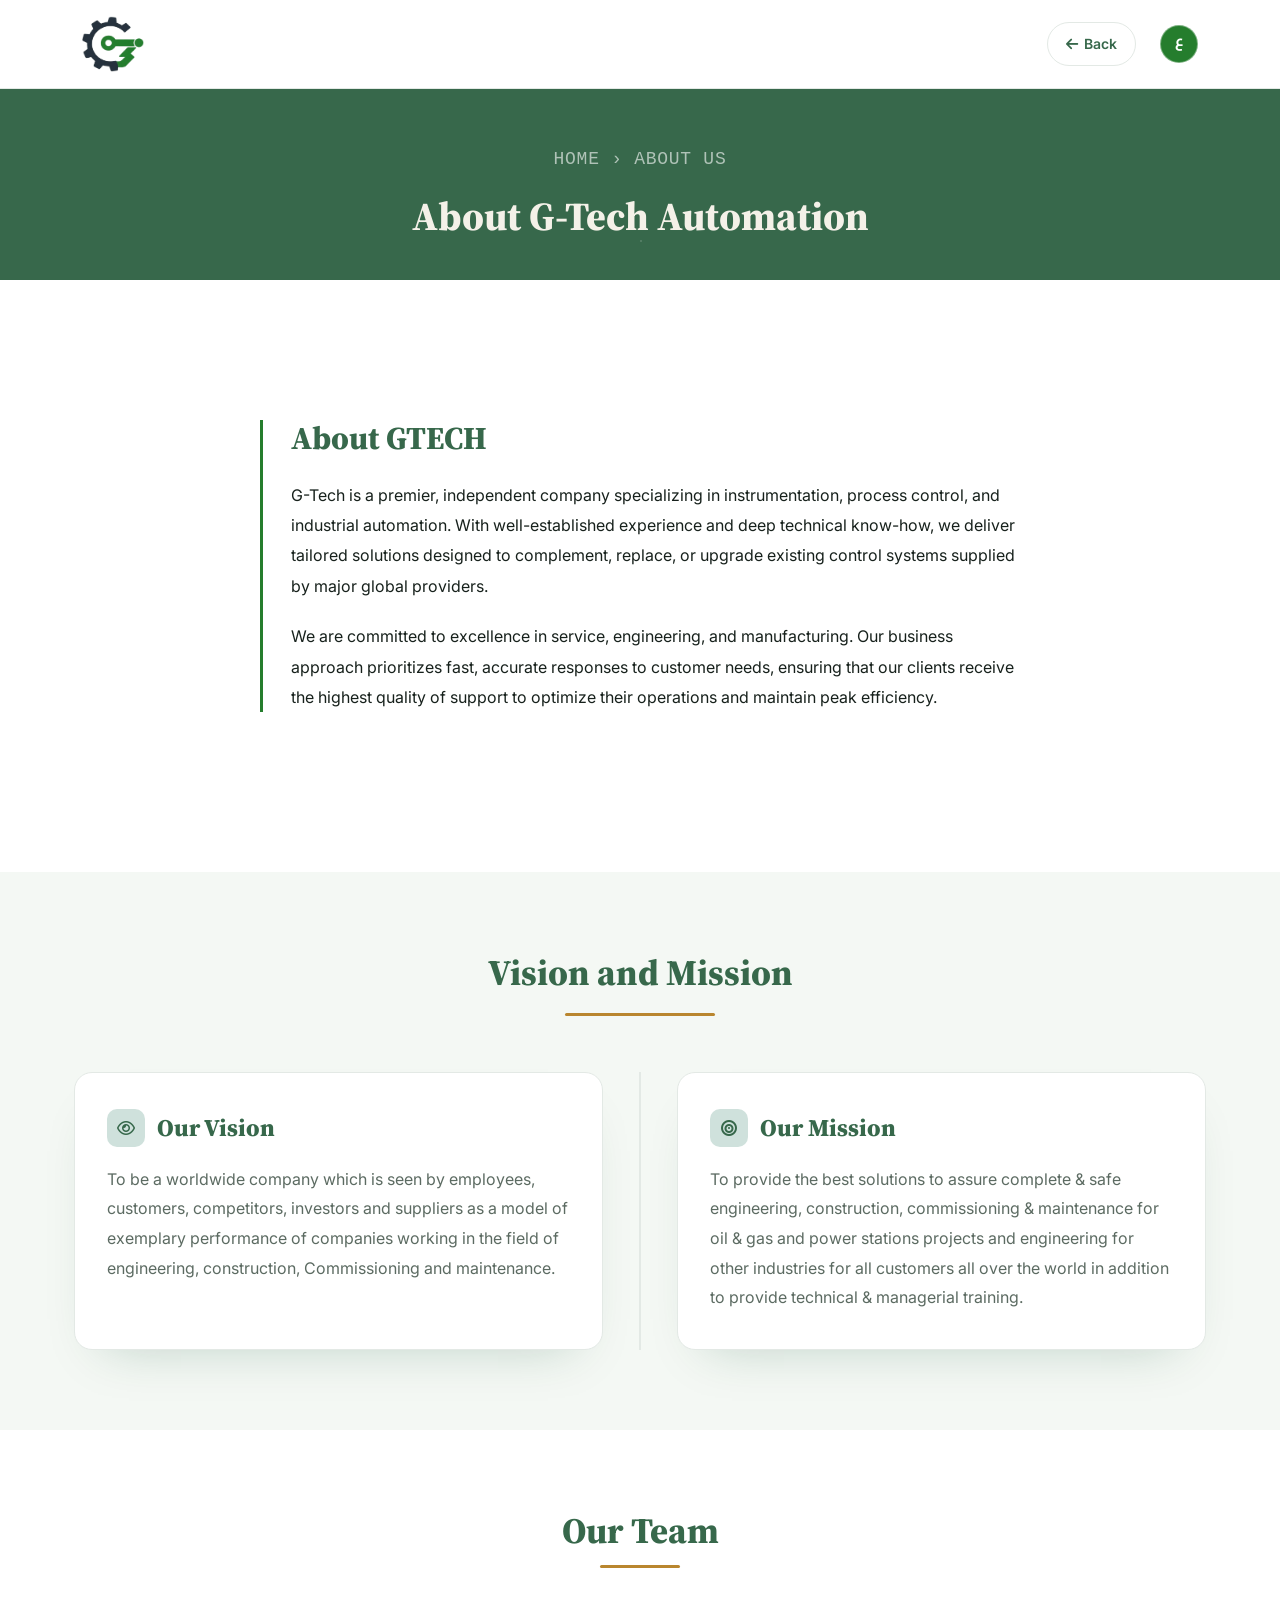
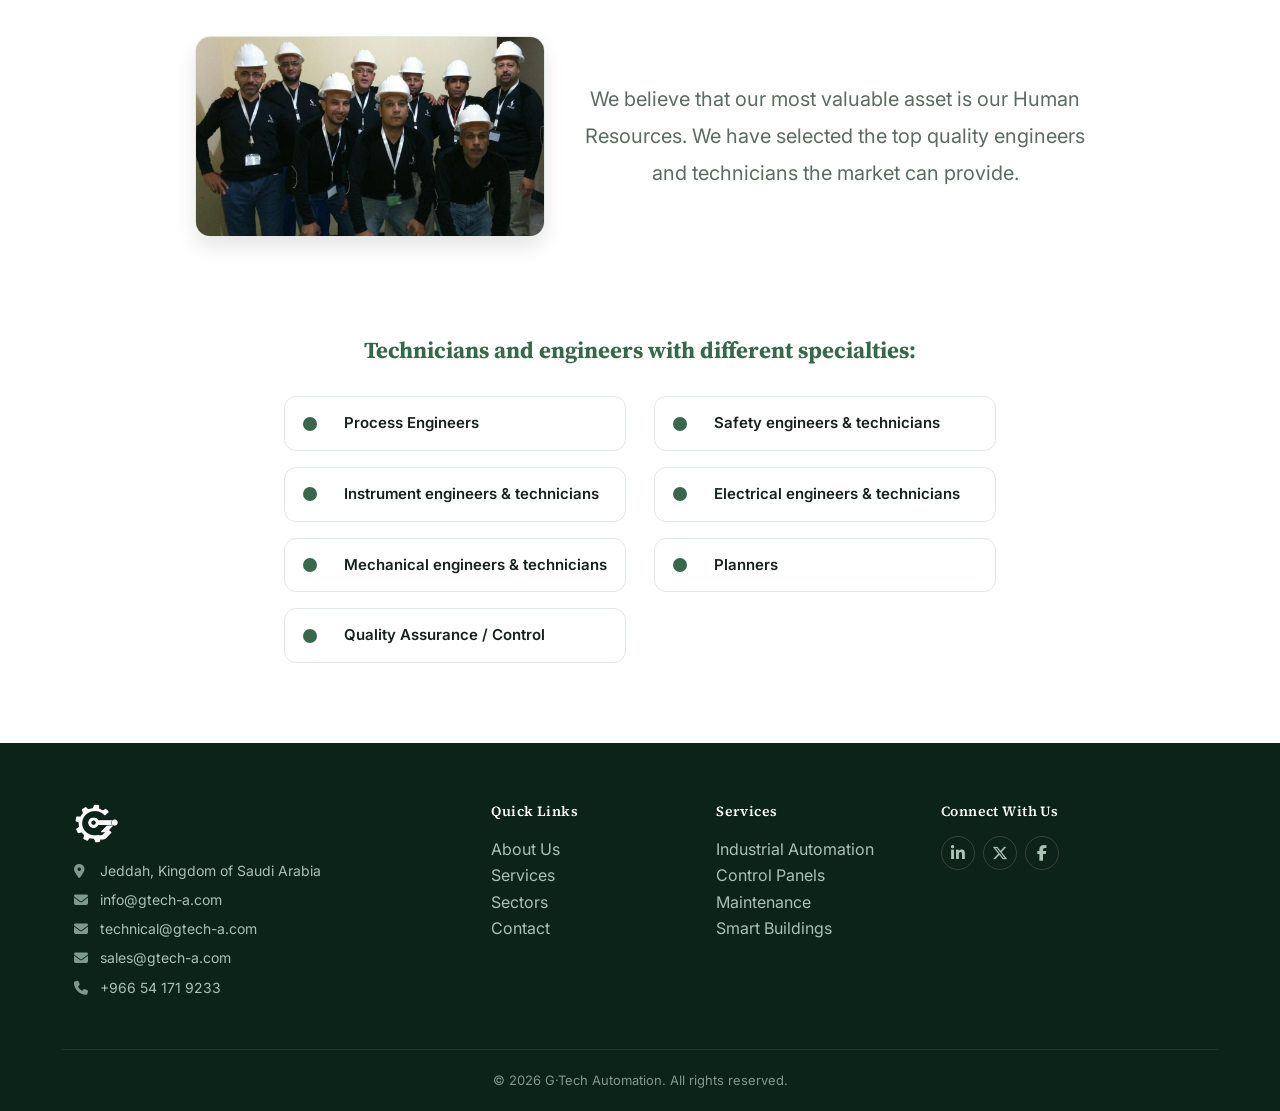
==== GTECH/about.html @ 92a779de "update about page" ====
<!DOCTYPE html>
<html lang="en" dir="ltr">

<head>
  <meta charset="UTF-8">
  <meta name="viewport" content="width=device-width, initial-scale=1.0">
  <title>About</title>
  <link rel="preconnect" href="https://fonts.googleapis.com">
  <link
    href="https://fonts.googleapis.com/css2?family=Cairo:wght@400;600;700;800&family=JetBrains+Mono:wght@500;700&display=swap"
    rel="stylesheet">
  <link rel="stylesheet"
    href="https://fonts.googleapis.com/css2?family=Material+Symbols+Outlined:opsz,wght,FILL,GRAD@24,400,0,0" />
  <link rel="stylesheet" href="https://cdnjs.cloudflare.com/ajax/libs/font-awesome/6.4.0/css/all.min.css">
  <link rel="preconnect" href="https://fonts.gstatic.com" crossorigin>
  <link
    href="https://fonts.googleapis.com/css2?family=Source+Serif+4:opsz,wght@8..60,500;8..60,600;8..60,700&family=Inter:wght@400;500;600;700&display=swap"
    rel="stylesheet">
  <link href="https://fonts.googleapis.com/css2?family=Cairo:wght@500;600;700&display=swap" rel="stylesheet">

  <!-- Bootstrap 5 -->
  <link rel="stylesheet" href="https://cdnjs.cloudflare.com/ajax/libs/bootstrap/5.3.3/css/bootstrap.min.css"
    id="bootstrapCss">

  <!-- Font Awesome -->
  <link rel="stylesheet" href="https://cdnjs.cloudflare.com/ajax/libs/font-awesome/6.5.2/css/all.min.css">
  <link rel="stylesheet" href="aboutStyle.css">
  <link rel="stylesheet" href="style.css">

</head>

<body>

<header class="simple-header">
  <div class="container simple-header__inner">
    <a href="index.html" class="brand">
      <img src="img/logo-g.png" alt="GTECH logo">
    </a>

    <div class="simple-header__right">
      <a href="index.html" class="back-btn">
        <i class="fa-solid fa-arrow-left"></i>
        <span data-i18n="back">رجوع</span>
      </a>
      <button id="langToggle" type="button" class="lang-toggle">E</button>
    </div>
  </div>
</header>

  <div class="page-banner">
    <div class="crumbs" data-i18n="crumbs_about">الرئيسية &rsaquo; من نحن</div>

    <div class="container">
      <h1 data-i18n="about_head">About Us</h1>
    </div>
  </div>
  <section style="background:#fff;" class="about-overview">
    <div class="container">
      <div class="about">
        <div class="about-text">
          <h2 data-i18n="About"> من نحن؟</h2>
          <p data-i18n="about_desc"></p>
          <p data-i18n="about_desc2"></p>
        </div>
      </div>
    </div>
  </section>

  <section class="v-section">
    <div class="container">
      <div class="section-header" style="text-align: center;">
        <h2 class="main-heading" data-i18n="vision_mission">Vision and Mission</h2>
      </div>

      <div class="vision-mission-card">
        <div class="box">
          <h2 style="color: var(--green-dark);">
            <i class="far fa-eye"></i>
            <span data-i18n="vision_title">Vision</span>

          </h2>
          <p data-i18n="vision_text">
          </p>
        </div>
        <div class="divider"></div>
        <div class="box">
          <h2 style="color: var(--green-dark);">
            <i class="fas fa-bullseye"></i>
            <span data-i18n="mission_title">Mission</span>

          </h2>
          <p data-i18n="mission_text">
          </p>
        </div>
      </div>
    </div>
    </div>
  </section>

  <section style="background:#fff;">
    <div class="container">

<h1 data-i18n="our_team" class="team-title" style="text-align: center;">Our Team</h1>

      <div class="team-content">
        <div class="team-image">
          <img src="img\gtech-engineers.png" alt="Team Photo">
        </div>
        <div class="team-text" style="font-size: 20px;">
          <p data-i18n="our_desc">
          </p>
        </div>
      </div>
      <div class="specialties-area" style="text-align: center;">
        <h2 data-i18n="specialties">Technicians and engineers with different specialties:</h2>
        <ul class="specialties-list">
          <li><span class="dot"></span> <span data-i18n="specialties1_desc">Process Engineers</span></li>
          <li><span class="dot"></span> <span data-i18n="specialties2_desc">Safety engineers &amp; technicians</span>
          </li>
          <li><span class="dot"></span> <span data-i18n="specialties3_desc">Instrument engineers &amp;
              technicians</span></li>
          <li><span class="dot"></span> <span data-i18n="specialties4_desc">Electrical engineers &amp;
              technicians</span></li>
          <li><span class="dot"></span> <span data-i18n="specialties5_desc">Mechanical engineers &amp;
              technicians</span></li>
          <li><span class="dot"></span> <span data-i18n="specialties6_desc">Planners</span></li>
          <li><span class="dot"></span> <span data-i18n="specialties7_desc">Quality Assurance / Control</span></li>
        </ul>
      </div>
    </div>
  </section>

  <!-- ============ FOOTER ============ -->
  <footer class="site-footer">
    <div class="container">
      <!-- تم تغيير text-center إلى text-start ليصبح كل شيء محاذياً للطرف بشكل مرتب تلقائياً حسب اللغة -->
      <div class="row footer__grid g-4 text-start justify-content-between">

        <div class="col-lg-4 col-md-6 footer__col footer__col--brand">
          <a href="#top">
            <img src="img/logo.png" id="logoImg" alt="G·Tech Automation Logo"
              style="height: 50px; padding-bottom: 10px;">
          </a>
          <p><i class="fa-solid fa-location-dot"></i> <span data-i18n="footer_address">Jada 30, Makkah, Kingdom of Saudi
              Arabia</span></p>
          <p><i class="fa-solid fa-envelope"></i> <a href="mailto:info@gtech-a.com">info@gtech-a.com</a></p>
          <p><i class="fa-solid fa-envelope"></i> <a href="mailto:technical@gtech-a.com">technical@gtech-a.com</a></p>
          <p><i class="fa-solid fa-envelope"></i> <a href="mailto:sales@gtech-a.com">sales@gtech-a.com</a></p>
          <p><i class="fa-solid fa-phone"></i> <a href="tel:+966541719233"
              style="direction: ltr !important; display: inline-block;">+966 54 171 9233</a></p>
        </div>

        <div class="col-lg-2 col-md-6 footer__col">
          <h4 data-i18n="footer_quicklinks_title">Quick Links</h4>
          <ul class="list-unstyled">
            <li><a href="#about" data-i18n="footer_about">About Us</a></li>
            <li><a href="#services" data-i18n="footer_services">Services</a></li>
            <li><a href="#sectors" data-i18n="footer_sectors">Sectors</a></li>
            <li><a href="#contact" data-i18n="footer_contact">Contact</a></li>
          </ul>
        </div>

        <div class="col-lg-2 col-md-6 footer__col">
          <h4 data-i18n="footer_services_title">Services</h4>
          <ul class="list-unstyled">
            <li><a href="#services" data-i18n="footer_serv1">Industrial Automation</a></li>
            <li><a href="#services" data-i18n="footer_serv2">Control Panels</a></li>
            <li><a href="#services" data-i18n="footer_serv3">Maintenance</a></li>
            <li><a href="#services" data-i18n="footer_serv4">Smart Buildings</a></li>
          </ul>
        </div>

        <div class="col-lg-3 col-md-6 footer__col footer__social-block">
          <h4 data-i18n="footer_social_title">Social Media</h4>
          <!-- تم تغيير justify-content-center إلى d-flex لتبدأ الأيقونات من الطرف أيضاً -->
          <div class="footer__social d-flex gap-2">
            <a href="https://www.linkedin.com/in/g-tech-902535407" target="_blank" rel="noopener"
              aria-label="LinkedIn"><i class="fa-brands fa-linkedin-in"></i></a>
            <a href="https://x.com/GTechIndus" target="_blank" rel="noopener" aria-label="X"><i
                class="fa-brands fa-x-twitter"></i></a>
            <a href="https://www.facebook.com/profile.php?id=61589156886063" target="_blank" rel="noopener"
              aria-label="Facebook"><i class="fa-brands fa-facebook-f"></i></a>
          </div>
        </div>

      </div>
    </div>

    <div class="container footer__bottom text-center">
      <p>© <span id="year"></span> <span data-i18n="footer_copyright">G·Tech Automation. All rights reserved.</span></p>
    </div>
  </footer>

  <!-- Bootstrap JS bundle (includes Popper, powers the navbar collapse) -->
  <script src="https://cdnjs.cloudflare.com/ajax/libs/bootstrap/5.3.3/js/bootstrap.bundle.min.js"></script>
  <!-- Custom JS -->
  <script src="script.js"></script>
  <script src="i18n.js"></script>
</body>

</html>
---- GTECH/aboutStyle.css ----
:root {
  --primary: #257D2D;
  --primary-dark: #37684B;
  --primary-tint: #F4F8F4;
  --accent-blue: #3D6E93;
  --accent-blue-tint: #DCE7EE;
  --ink: #17211C;
  --muted: #5C6B62;
  --bg: #FFFFFF;
  --bg-soft: #F7FAF8;
  --border: #E3E9E5;

  --green-dark: var(--primary-dark);
  --green: var(--primary);
  --green-tint: var(--primary-tint);
  --line: var(--border);
  --amber: #B9862F;
}
* {
  box-sizing: border-box;
}

body {
  margin: 0;
  font-family: 'Cairo', sans-serif;
  background: var(--bg);
  color: var(--ink);
}

.container {
  max-width: 1080px;
  margin: 0 auto;
  padding-inline: 24px;
}

h1,
h2 {
  margin: 0;
}

/* =========================================================
   PAGE BANNER — blueprint grid backdrop
   ========================================================= */
.page-banner {
  position: relative;
  background: var(--green-dark);
  padding: 56px 0 40px;
  overflow: hidden;
  color: #fff;
  text-align: center;
}

.page-banner::after {
  content: "";
  position: absolute;
  border: 1px dashed rgba(255, 255, 255, 0.18);
  border-radius: 50%;
}

.crumbs {
  position: relative;
  font-family: 'IBM Plex Mono', monospace;
  font-size: 18px;
  letter-spacing: .04em;
  color: rgba(255, 255, 255, 0.6);
  text-transform: uppercase;
  margin-bottom: 18px;
  padding-inline: 24px;
  max-width: 1080px;
  margin-inline: auto;
}

.page-banner h1 {
  position: relative;
  font-size: 40px;
  font-weight: 800;
  color: #F4F1E8;
}

/* =========================================================
   Header
   ========================================================= */
.simple-header {
  background: #fff;
  border-bottom: 1px solid var(--border);
  padding: 16px 0;
}

.simple-header__inner{
  display:flex;
  align-items:center;
  justify-content:space-between;
  gap:16px;
}

.simple-header .brand{
  flex-shrink:0;
}

.simple-header__right{
  display:flex;
  align-items:center;
  gap:14px;
}


.simple-header .container{
  padding-inline:32px;}

.simple-header .brand img {
  height: 56px;
  display: block;
}

.back-btn {
  display: inline-flex;
  align-items: center;
  gap: 6px;
  color: var(--primary-dark);
  font-weight: 600;
  font-size: 14px;
  text-decoration: none;
  padding: 9px 18px;
  border: 1px solid var(--border);
  border-radius: 999px;
  transition: background .2s ease, border-color .2s ease;
}

.back-btn:hover {
  background: var(--primary-tint);
  border-color: var(--primary);
}

.back-btn i {
  font-size: 14px;
}

/* =========================================================
   ABOUT OVERVIEW
   ========================================================= */
.about-overview {
  padding: 50px 0;
}

.about-text {
  max-width: 760px;
  margin: 0 auto;
  position: relative;
  padding-inline-start: 28px;
  border-inline-start: 3px solid var(--green);
}

.about-text h2 {
  font-size: clamp(24px, 3vw, 32px);
  font-weight: 800;
  color: var(--green-dark);
  margin-bottom: 22px;
}

.about-text hr {
  display: none;
}

.about-text p {
  font-size: 16px;
  line-height: 1.9;
  margin-bottom: 20px;
}

/* =========================================================
    VISION / MISSION
   ========================================================= */
.v-section {
  padding: 80px 0;
  background-color: #F4F8F4;
  position: relative;
}

.section-header {
  margin-bottom: 56px;
}

.section-header .main-heading {
  font-size: clamp(26px, 3.2vw, 36px);
  font-weight: 800;
  color: var(--green-dark);
}

.section-header hr {
  display: none;
}

.section-header::after {
  content: "";
  display: block;
  width: 150px;
  height: 3px;
  background: var(--amber);
  margin: 18px auto 0;
  border-radius: 2px;
}

.vision-mission-card {
  display: grid;
  grid-template-columns: 1fr auto 1fr;
  gap: 36px;
  align-items: stretch;
}

@media (max-width:820px) {
  .vision-mission-card {
    grid-template-columns: 1fr;
  }

  .divider {
    width: 100%;
    height: 1px;
  }
}

.box {
  background: #fff;
  border: 1px solid var(--line);
  border-radius: 18px;
  padding: 36px 32px;
  position: relative;
  box-shadow: 0 24px 50px -30px rgba(10, 77, 48, 0.25);
}

.box h2 {
  display: flex;
  align-items: center;
  gap: 12px;
  font-size: 24px;
  font-weight: 800;
  margin-bottom: 18px;
}

.box h2 i {
  width: 38px;
  height: 38px;
  border-radius: 10px;
  background: var(--green-tint);
  display: inline-flex;
  align-items: center;
  justify-content: center;
  font-size: 16px;
}

.box p {
  color: var(--muted);
  font-size: 16px;
  line-height: 1.85;
  margin: 0;
}

.divider {
  width: 2px;
  background: var(--line);
  position: relative;
}

/* =========================================================
   TEAM
   ========================================================= */
section:has(.team-content) {
 padding:80px 0;
  text-align:center;}

.team-title {
  position: relative;
  display: inline-block;
  padding-bottom: 16px;
margin:0 auto 20px;
}

.team-title::after {
  content: "";
  position: absolute;
  bottom: 0;
  left: 50%;
  transform: translateX(-50%);
  width: 80px;
  height: 3px;
  background: var(--amber);
  border-radius: 2px;
}

h1[data-i18n="our_team"] {
  text-align: center;
  font-size: clamp(26px, 3.2vw, 36px);
  font-weight: 800;
  color: var(--green-dark);
}

h1[data-i18n="our_team"]+hr {
  display: none;
}

.team-content {
  display: grid;
  grid-template-columns: 1fr 1fr;
  gap: 48px;
  align-items: center;
  margin: 48px 0 100px;
}

@media (max-width:820px) {
  .team-content {
    grid-template-columns: 1fr;
  }
}

.team-image {
  position: relative;
}

.team-image img {
  border-radius: 16px;
  border: 1px solid var(--line);
  box-shadow: 0 24px 50px -24px rgba(10, 77, 48, 0.3);
  width: 100%;
}

.team-text p {
  color: var(--muted);
  line-height: 1.85;
}

.specialties-area h2 {
  text-align: center;
  font-size: clamp(19px, 2.2vw, 23px);
  color: var(--green-dark);
  font-weight: 700;
  margin-bottom: 32px;
}

.specialties-list {
  list-style: none;
  margin: 0 auto;
  padding: 0;
  max-width: 720px;
  display: grid;
  grid-template-columns: 1fr 1fr;
  gap: 16px 28px;
}

@media (max-width:576px) {
  .specialties-list {
    grid-template-columns: 1fr;
  }
}

.specialties-list li {
  display: flex;
  align-items: center;
  gap: 12px;
  background: #fff;
  border: 1px solid var(--line);
  border-radius: 12px;
  padding: 14px 18px;
  font-size: 15px;
  font-weight: 600;
  color: var(--ink);
}

.specialties-list li .dot {
  width: 9px;
  height: 9px;
  border-radius: 50%;
  background: var(--amber);
  flex: 0 0 auto;
}
---- GTECH/style.css ----
/* =========================================================
   G·TECH AUTOMATION — Custom Stylesheet
   Built on top of Bootstrap 5 (grid, navbar, utilities)
   ========================================================= */

:root{
  /* ---- color tokens ---- */
  --primary:      #257D2D;
  --primary-dark: #37684B;
  --primary-tint: #cfe1dc;
  --accent-blue: #3D6E93;
  --accent-blue-tint: #DCE7EE;
  --ink:          #17211C;
  --muted:        #5C6B62;
  --bg:           #FFFFFF;
  --bg-soft:      #F7FAF8;
  --border:       #E3E9E5;

  /* ---- type tokens ---- */
  --font-display: 'Source Serif 4', Georgia, serif;
  --font-body:    'Inter', sans-serif;

  --radius: 10px;
}

body{
  background:var(--bg);
  color:var(--ink);
  font-family:var(--font-body);
  line-height:1.65;
  -webkit-font-smoothing:antialiased;
}
a{ color:inherit; text-decoration:none; }
h1,h2,h3,h4{
  font-family:var(--font-display);
  line-height:1.18;
  margin:0;
  font-weight:600;
  color:var(--ink);
}
p{ margin:0; }

/* keep container width consistent with the original design at large sizes */
@media (min-width:1200px){
  .container{ max-width:1180px; }
}

a:focus-visible, button:focus-visible, input:focus-visible{
  outline:2px solid var(--primary);
  outline-offset:3px;
}

@media (prefers-reduced-motion: reduce){
  *{ animation-duration:0.001ms !important; animation-iteration-count:1 !important; transition-duration:0.001ms !important; }
}

section[id]{
  scroll-margin-top: 100px;
}

/* ---------- shared labels ---------- */
.eyebrow{
  font-size:23px;
  font-weight:600;
  letter-spacing:0.08em;
  text-transform:uppercase;
  color:var(--accent-blue-tint);
  margin-bottom:14px;
  display:block;
}
.eyebrow--dark{ color:var(--primary); }

/* =========================================================
   TOPBAR
   ========================================================= */
.topbar{
  background:var(--primary-dark);
  color:#CFE3D6;
  font-size:13px;
  position:fixed; top:0; left:0; right:0; z-index:1040; --topbar-h:42px; }
.topbar__row{
  min-height:var(--topbar-h);
  display:flex;
  align-items:center;
  justify-content:space-between;
  padding-block:8px;
  gap:16px;
  flex-wrap:wrap;
}
.topbar__contact{ display:flex; gap:20px; }
.topbar__contact a i{ margin-inline-end:6px; }
.topbar__contact a:hover{ color:#fff; }
.topbar__meta{ display:flex; gap:10px; opacity:.85; }
.topbar__meta i{ margin-inline-end:6px; }
.topbar__meta .dot{ opacity:.6; }

/* =========================================================
   HEADER / NAVBAR
   ========================================================= */
.site-header{
  background:rgba(255,255,255,0.06);
  backdrop-filter:blur(3px);
  border-bottom:1px solid transparent;
  position:fixed;
  top:var(--topbar-h, 42px);
  left:0; right:0;
  z-index:1030;
  transition:background-color .3s ease, box-shadow .3s ease, border-color .3s ease;
}
.site-header .logo, .site-header .logo__word{ color:#fff; }
.site-header .logo__word em{ color:#CFE9DA; }
.site-header .logo__mark{ background:rgba(255,255,255,0.18); color:#fff; }
.site-header .nav .nav-link{ color:rgba(255,255,255,0.85); }
.site-header .nav .nav-link:hover, .site-header .nav .nav-link.active{ color:#fff; border-color:#fff; }
.site-header .navbar-toggler-icon{ filter:invert(1); }
.site-header .btn--nav.btn--primary{ background:rgba(255,255,255,0.14); border:1px solid rgba(255,255,255,0.55); color:#fff; }
.site-header .btn--nav.btn--primary:hover{ background:rgba(255,255,255,0.24); }

.site-header.is-scrolled{
  background:var(--bg);
  border-bottom-color:var(--border);
  box-shadow:0 8px 24px -18px rgba(15,107,66,0.35);
  
}

.site-header.is-scrolled .nav .nav-link{ color:var(--muted); }
.site-header.is-scrolled .nav .nav-link:hover, .site-header.is-scrolled .nav .nav-link.active{ color:var(--ink); border-color:var(--primary); }
.site-header.is-scrolled .navbar-toggler-icon{ filter:none; }
.site-header.is-scrolled .btn--nav.btn--primary{ background:var(--primary); border-color:transparent; color:#fff; }
.site-header.is-scrolled .btn--nav.btn--primary:hover{ background:var(--primary-dark); }

@media (max-width:991.98px){
  .navbar-collapse.show{
    background:var(--bg);
    margin-top:14px;
    padding:14px 20px 20px;
    border-radius:12px;
    box-shadow:0 16px 34px -18px rgba(0,0,0,0.35);
  }
  .navbar-collapse.show .nav-link{ color:var(--muted) !important; }
  .navbar-collapse.show .nav-link:hover, .navbar-collapse.show .nav-link.active{ color:var(--ink) !important; }
  .navbar-collapse.show .btn--nav.btn--primary{ background:var(--primary) !important; border-color:transparent !important; color:#fff !important; }
}
.navbar{ padding-block:14px; }
.logo{ display:flex; align-items:center; gap:10px; color:var(--ink); }
.logo__mark{
  font-family:var(--font-display);
  font-weight:700;
  font-size:22px;
  color:#fff;
  background:var(--primary);
  width:38px; height:38px;
  display:inline-flex; align-items:center; justify-content:center;
  border-radius:8px;
}
.logo__mark--light{ background:#fff; color:var(--primary-dark); }
.logo__word{ font-size:16px; font-weight:600; letter-spacing:0.01em; }
.logo__word em{ color:var(--primary); font-style:normal; font-weight:500; }

.nav .nav-link{
  font-size:14.5px;
  font-weight:500;
  color:var(--muted);
  padding-block:6px;
  margin-inline:15px;
  border-bottom:2px solid transparent;
  transition:color .18s ease, border-color .18s ease;
}
.nav .nav-link:hover, .nav .nav-link.active{ color:var(--ink); border-color:var(--primary); }

.navbar-toggler{ border:none; padding:4px 8px; }
.navbar-toggler:focus{ box-shadow:0 0 0 2px var(--primary); }

/* ---------- buttons ---------- */
.btn--primary, .btn--ghost, .btn--light{
  display:inline-flex;
  align-items:center;
  gap:8px;
  font-size:14.5px;
  font-weight:600;
  padding:13px 24px;
  border-radius:8px;
  border:1px solid transparent;
  cursor:pointer;
  transition:transform .18s ease, background .18s ease, color .18s ease, border-color .18s ease;
  white-space:nowrap;
}
.btn--primary{ background:var(--primary); color:#fff; }
.btn--primary:hover{ background:var(--primary-dark); color:#fff; transform:translateY(-1px); }
.btn--nav{ padding:11px 20px; font-size:14px; margin-inline-start:10px; }
.btn--ghost{ background:transparent; color:#fff; border-color:rgba(255,255,255,0.55); }
.btn--ghost:hover{ background:rgba(255,255,255,0.12); color:#fff; }
.btn--light{ background:#fff; color:var(--primary-dark); }
.btn--light:hover{ background:var(--primary-tint); color:var(--primary-dark); }

/* =========================================================
   HERO
   ========================================================= */
.hero{ position:relative; height:100vh; overflow:hidden; }
.hero__img{ position:absolute; inset:0; width:100%; height:100%; object-fit:cover; }
.hero__scrim{
  position:absolute; inset:0;
  background:linear-gradient(100deg, rgba(10,25,18,0.86) 0%, rgba(10,25,18,0.62) 45%, rgba(10,25,18,0.22) 100%);
}
.hero__content{ position:relative; height:100%; display:flex; flex-direction:column; justify-content:center; padding-top: 70px;}
.hero__content h1{ color:#fff; font-size:clamp(48px, 7.5vw, 96px); margin-bottom:20px; }
.hero__lede{ color: var(--accent-blue-tint); font-size:19px; max-width:52ch; margin-bottom:32px;}
.hero__actions{ display:flex; gap:14px; flex-wrap:wrap; }

/* =========================================================
   STATS STRIP
   ========================================================= */
.stats{ background:var(--primary-tint); border-bottom:1px solid var(--border); padding-block:36px; }
.stat{ border-inline-start:1px solid var(--border); }
.stat:first-child{ border-inline-start:none; }
.stat__num{
  display:block;
  font-family:var(--font-display);
  font-size:28px;
  font-weight:700;
  color:var(--primary-dark);
  margin-bottom:4px;
}
.stat__label{ font-size:13.5px; color:var(--muted); }

/* =========================================================
   ABOUT
   ========================================================= */
.about{ padding-block:90px; background:var(--bg); }
.about__media img{ border-radius:var(--radius); box-shadow:0 20px 50px -20px rgba(15,107,66,0.35); }
.about__copy h2{ font-size:clamp(26px,3vw,36px); margin-bottom:18px; }
.about__copy p{ color:var(--muted); font-size:16px; margin-bottom:16px; max-width:52ch; }
.link-arrow{ display:inline-flex; align-items:center; gap:8px; color:var(--primary-dark); font-weight:600; margin-top:8px; }
.link-arrow i{ transition:transform .18s ease; }
.link-arrow:hover i{ transform:translateX(4px); }
.about-benefits{ padding-block:90px; background:var(--bg); }
.about-benefits__frame{
  border:2px dashed var(--primary);
  border-radius:32px;
  padding:18px;
  max-width:340px; 
}
.about-benefits__media{
  border-radius:24px;
  overflow:hidden;
  background:var(--primary-tint);
}
.about-benefits__media img{ width:100%; height:100%; object-fit:cover; display:block; aspect-ratio:4/5; }
.about-benefits__title{
  font-size:clamp(22px,2.6vw,30px);
  margin-bottom:16px;
  color:var(--ink);
}
.about-benefits__title span{ color:var(--primary-dark); }
.about-benefits__lede{ color:var(--muted); font-size:15.5px; margin-bottom:32px; max-width:56ch; text-align:justify}
.about-benefits .row{
  align-items:center; 
}
.about-benefits__frame{
  max-width:340px;  
  margin:0 auto;     
}
.about-benefits__media{
  border-radius:24px;
  overflow:hidden;
  background:var(--primary-tint);
}
.about-benefits__media img{
  width:100%;
  height:100%;
  object-fit:cover;
  display:block;
  aspect-ratio:4/5;
}
.about-benefits__title,
.about-benefits__lede{
  text-align:center;
}
.about-benefits__cta{
  display:inline-flex;
  align-items:center;
  gap:8px;
  margin-top:24px;
  padding:14px 32px;
  border-radius:999px;
  background:var(--primary);
  color:#fff;
  font-weight:600;
  font-size:15px;
  text-decoration:none;
}
.col-lg-7{
  display:flex;
  flex-direction:column;
  align-items:center;   
  text-align:center;
}

.vision-mission{ padding-block:90px; background:var(--bg-soft); overflow:hidden; }
.vm-row{ position:relative; margin-bottom:80px; }
.vm-row:last-child{ margin-bottom:0; }

.vm-media{ position:relative; min-height:320px; display:flex; align-items:center; justify-content:center; }
.vm-shape{ position:absolute; width:80%; height:72%; z-index:0; border-radius:52% 48% 45% 55% / 55% 45% 58% 42%; }
.vm-shape--a{ background:var(--accent-blue-tint); top:-8%; inset-inline-start:-6%; }
.vm-shape--b{ background:var(--accent-blue-tint); bottom:-8%; inset-inline-end:-6%; }

.vm-blob{
  position:relative;
  z-index:1;
  width:86%;
  aspect-ratio:1/1;
  object-fit:cover;
  border-radius:62% 38% 55% 45% / 45% 60% 40% 55%;
  box-shadow:0 25px 50px -25px rgba(15,107,66,0.35);
}

.vm-title{ font-size:clamp(32px, 4vw, 48px); color:var(--primary-dark); margin-bottom:16px; }
.vision-mission p{ color:var(--muted); font-size:15.5px; max-width:56ch; text-align:justify; }


@media (max-width:991.98px){
  .vm-media{ margin-bottom:8px; }
}

.benefit-item{
  display:flex;
  gap:18px;
  align-items:flex-start;
  margin-bottom:24px;
}
.benefit-item__icon{
  flex-shrink:0;
  width:46px; height:46px;
  border-radius:50%;
  background:var(--accent-blue-tint);
  color:var(--accent-blue);
  display:flex; align-items:center; justify-content:center;
  font-size:18px;
}
.benefit-item h3{ font-size:16px; margin-bottom:4px; color:var(--ink); }
.benefit-item p{ font-size:14px; color:var(--muted); max-width:52ch; }

/* ------------Team--------------- */
.team-container {
    margin-top: 80px;
    padding: 0 20px;
    display: flex;
    flex-direction: column;
    align-items: center;
}
.team-content {
    display: flex;
    align-items: center;
    justify-content: center;
    gap: 40px;
    flex-wrap: wrap;
}
.team-image img {
    width: 350px;
    border-radius: 15px;
    box-shadow: 0 10px 20px rgba(0,0,0,0.1);
}
.team-text {
    max-width: 500px;
}
.team-container h1 {
    margin-bottom: 40px; 
}
.specialties-area {
    display: flex;
    flex-direction: column;
    align-items: center; 
    margin-top: 30px;
}
.dot {
    display: inline-block !important;
    width: 14px !important;
    height: 14px !important;
    background-color: var(--primary-dark) !important;
    border-radius: 50% !important;
    margin-right: 15px !important;
    flex-shrink: 0 !important;
}
.specialties-list li {
    display: flex !important;
    align-items: center !important;
}
.specialties-list li .dot {
    display: inline-block !important; 
    min-width: 14px;  
    min-height: 14px;
    background-color: var(--primary-dark) !important;
    border-radius: 50%;
    margin-right: 15px;
    flex-shrink: 0;
}

/* =========================================================
   Values
   ========================================================= */
.value-section {
  display: grid;
  grid-template-columns: repeat(4, 1fr);
  gap: 20px;
  padding: 50px;
  background-color: #F4F8F4;
}

@media (max-width:991.98px){
  .value-section{
    grid-template-columns: repeat(2, 1fr);
    padding: 36px 24px;
  }
}

@media (max-width:575.98px){
  .value-section{
    grid-template-columns: 1fr;
    padding: 28px 18px;
    gap: 14px;
  }
}

.values-header {
  text-align: center;
  margin-top: 50px;    
  margin-bottom: 20px; 
}
.values-header h2 {
  font-size: 32px;
  color: white;
  font-weight: bold;
  text-transform: uppercase; 
  letter-spacing: 1px;
}
.value-card {
  background-color: white;
  padding: 22px 18px;
  border-radius: 8px; 
  box-shadow: 0 4px 6px rgba(0, 0, 0, 0.1); 
  text-align: center;
  transition: transform 0.3s ease; 
}
.value-card:hover {
  transform: translateY(-5px); 
}
.value-card i {
  font-size: 26px;
  margin-bottom: 12px;
}
.icon-circle {
  width: 56px;
  height: 56px;
  background-color: #E3F1E4;
  border-radius: 50%;
  display: flex;
  justify-content: center;
  align-items: center;    
  margin: 0 auto 12px auto; 
}
.icon-circle i {
  font-size: 24px;
  color:#257D2D;
}
.value-title {
  font-size: 16px;
  font-weight: bold;
  margin-bottom: 8px;
}
.value-description {
  font-size: 14px;
  line-height: 1.5;
  opacity: 0.8;
}

/* =========================================================
   SECTION HEAD (shared)
   ========================================================= */
.section-head{ margin-bottom:44px; text-align:center; }
.section-head h2{ font-size:clamp(26px,3vw,36px); margin-bottom:12px; }
.section-head__sub{ color:var(--muted); font-size:15.5px; }

/* =========================================================
   FEATURES
   ========================================================= */
.features{ padding-block:90px; }
.fcard{
  background:#fff;
  border:1px solid var(--border);
  border-radius:16px;
  padding:28px 26px;
  position:relative;
  overflow:hidden;
  transition:box-shadow .2s ease, transform .2s ease;
}
.fcard:hover{ box-shadow:0 20px 40px -24px rgba(15,107,66,0.28); transform:translateY(-3px); }
.fcard h3{ font-size:17px; margin-bottom:10px; max-width:78%; color: var(--primary-dark);}
.fcard p{ font-size:14px; color:var(--muted); max-width:75%; margin-bottom:70px; text-align: justify;}

.fcard__blob{
  position:absolute;
  inset-inline-end:-16px;
  bottom:-16px;
  width:110px; height:110px;
  border-radius:50%;
  background:var(--accent-blue-tint);
  display:flex; align-items:center; justify-content:center;
}
.fcard__blob i{ font-size:32px; color:var(--accent-blue); transform:translate(-5px,-5px); }

.fcard .card-link{
  position:absolute;
  inset:0;
  z-index:2;
}

/* =========================================================
   why choose gtech?
   ========================================================= */
.why-choose{ padding-block:90px; background:var(--bg); position:relative; overflow:hidden; }
.why-choose__title{ font-size:clamp(26px,3vw,36px); margin-bottom:56px; color:var(--ink); }

.why-choose__deco{ position:absolute; width:56px; height:56px; }
.why-choose__deco--left{ top:-6px; left:0; }
.why-choose__deco--right{ top:-4px; right:0; }

.why-choose__row{ max-width:1080px; margin-inline:auto; }

.why-item{ text-align:center; }
.why-item__blob{
  width:92px; height:92px;
  margin:0 auto 18px;
  display:flex; align-items:center; justify-content:center;
  font-size:30px;
}
.why-item__blob--a{
  background:var(--primary-tint);
  color:var(--primary-dark);
  border-radius:42% 58% 55% 45% / 45% 40% 60% 55%;
}
.why-item__blob--b{
  background:var(--accent-blue-tint);
  color:var(--accent-blue);
  border-radius:58% 42% 45% 55% / 55% 45% 55% 45%;
}
.why-item h3{
  font-size:14.5px;
  font-weight:600;
  color:var(--ink);
  max-width:20ch;
  margin-inline:auto;
  line-height:1.4;
}

@media (max-width:767.98px){
  .why-choose__deco{ display:none; }
}
/* =========================================================
   sectors
   ========================================================= */

.sectors-served{ padding-block:90px; background:var(--bg-soft); }
.sectors-served__title{ font-size:clamp(26px,3vw,36px); margin:8px 0 60px; color:var(--ink); }

.sectors-served__row{
  display: grid;
  grid-template-columns: repeat(auto-fill, minmax(120px, 1fr));
  justify-content: center;
  gap: 20px;
  max-width: 1100px;
  margin-inline: auto;
  position: relative;
}
.sectors-served__row::before{
  content:"";
  position:absolute;
  top:38px;
  left:6%;
  right:6%;
  height:2px;
  background:repeating-linear-gradient(90deg, var(--border) 0 8px, transparent 8px 14px);
  z-index:0;
}

.sector-item{ position:relative; width:130px; z-index:1; }
.sector-item__icon{
  width:76px; height:76px;
  margin:0 auto 16px;
  clip-path:polygon(30% 0%, 70% 0%, 100% 30%, 100% 70%, 70% 100%, 30% 100%, 0% 70%, 0% 30%);
  display:flex; align-items:center; justify-content:center;
  color:#fff;
  font-size:24px;
  position:relative;
}
.sector-item__icon--a{ background:var(--primary); }
.sector-item__icon--b{ background:var(--accent-blue); }
.sector-item__icon--more{
  background:var(--primary-tint);
  color:var(--muted);
}

.sector-item__num{
  position:absolute;
  top:-8px; right:-6px;
  background:var(--ink);
  color:#fff;
  font-size:10px;
  font-weight:700;
  width:22px; height:22px;
  border-radius:50%;
  display:flex; align-items:center; justify-content:center;
}

.sector-item p{ font-size:13.5px; font-weight:600; color:var(--ink); line-height:1.4; }
.sector-item--more p{ color:var(--muted); font-weight:500; }

@media (max-width:767.98px){
  .sectors-served__row::before{ display:none; }
  .sector-item{ width:100px; }
}

/* =========================================================
   CLIENTS
   ========================================================= */
.clients{ padding-block:90px; background:var(--bg-soft); }
.clients__title{ font-size:clamp(22px,2.6vw,28px); max-width:600px; margin:0 auto 50px; color:var(--ink); }
.clients__row{ max-width:1040px; margin-inline:auto; }

.client-card{ position:relative; padding:10px; }

.client-card__shape{
  position:absolute;
  transform: translate(-5px, -5px);
  inset:10px;
  border-radius:20px;
  transform:rotate(5deg);
}
.client-card--a .client-card__shape{ background:var(--primary-tint); }
.client-card--b .client-card__shape{ background:var(--accent-blue-tint); }
.client-card--c .client-card__shape{ background:#BFE3D1; }

.client-card__box{
  position:relative;
  background:#fff;
  border-radius:20px;
  min-height:150px;
  display:flex;
  align-items:center;
  justify-content:center;
  padding:24px;
  box-shadow:0 16px 34px -22px rgba(15,107,66,0.28);
}
.client-card__box img{ max-height:76px; max-width:70%; object-fit:contain; }
/* =========================================================
   CTA
   ========================================================= */
.cta{ background:var(--primary-dark); padding-block:80px; }
.cta h2{ color:#fff; font-size:clamp(24px,2.8vw,32px); margin-bottom:8px; }
.cta p{ color:#CFE3D6; font-size:15.5px; max-width:46ch; }

/* =========================================================
   FORM
   ========================================================= */
.contact-form-wrapper {
  margin: 40px auto 0 auto; 
  background: white; 
  max-width: 700px;   
  border-radius: 20px;
  box-shadow: 0 15px 30px rgba(0,0,0,0.1); 
  padding: 30px;
  border-radius: 10px;
}
.cform {
  margin: 0 auto;  
  padding: 20px;
}
.contact-form-wrapper input, 
.contact-form-wrapper textarea {
  width: 100%;
  margin-bottom: 15px;
  padding: 10px;
  border: 1px solid #ddd;
  border-radius: 5px;
  background-color: #f9f9f9;
}
.cform input:focus, .cform textarea:focus {
  border-color: var(--primary-dark);
  outline: none;
}


/* =========================================================
   FOOTER
   ========================================================= */
.site-footer{ background:#0C231A; color:#A9C2B4; padding-block:60px 0; }
.footer__grid{ padding-bottom:44px; border-bottom:1px solid rgba(255,255,255,0.08); }
.footer__col h4{ color:#fff; font-size:14px; font-weight:600; letter-spacing:.03em; margin-bottom:16px; }
.footer__col ul{ list-style:none; padding:0; margin:0; display:flex; flex-direction:column; gap:10px; }
.footer__col a:hover{ color:#fff; }
.footer__col--brand p{ margin-block:6px; font-size:14px; }
.footer__col--brand p i{ width:16px; margin-inline-end:6px; color:#7E9A8C; }
.footer__col--brand .logo{ margin-bottom:14px; }
.muted{ font-size:14px; color:#A9C2B4; }

.footer__social{ display:flex; gap:14px; margin-top:16px; }
.footer__social a{
  width:34px; height:34px;
  border:1px solid rgba(255,255,255,0.15);
  border-radius:50%;
  display:inline-flex; align-items:center; justify-content:center;
  color:#A9C2B4;
  transition:background .18s ease, color .18s ease;
}
.footer__social a:hover{ background:var(--primary); color:#fff; border-color:var(--primary); }

.subscribe{ display:flex; gap:8px; margin-block:16px 4px; }
.subscribe input{
  flex:1;
  background:rgba(255,255,255,0.06);
  border:1px solid rgba(255,255,255,0.15);
  border-radius:8px;
  padding:11px 12px;
  color:#fff;
  font-family:var(--font-body);
  font-size:13.5px;
}
.subscribe input::placeholder{ color:#8AA598; }
.subscribe button{
  background:var(--primary);
  color:#fff;
  border:0;
  border-radius:8px;
  padding:0 18px;
  font-size:13.5px;
  font-weight:600;
  cursor:pointer;
}
.subscribe button:hover{ background:#12855A; }

.footer__bottom{ padding-block:20px; font-size:13px; color:#7E9A8C; text-align:center; }

/* =========================================================
   RESPONSIVE TWEAKS (beyond Bootstrap's own grid behavior)
   ========================================================= */
@media (max-width: 991.98px){
  .navbar-collapse{ padding-top:14px; }
  .nav .nav-link{ margin-inline:0; padding-block:10px; border-bottom:1px solid var(--border); }
  .btn--nav{ margin-inline-start:0; margin-top:10px; display:inline-flex; }
  .stat{ border-inline-start:none; margin-bottom:12px; }
}

@media (max-width: 575.98px){
  .hero{ height:auto; padding-block:110px 60px; }
  .cta .text-lg-end{ text-align:left !important; margin-top:12px; }
}

/* =========================================================
   ARABIC / RTL SUPPORT
   ========================================================= */
html[lang="ar"] body,
html[lang="ar"] h1,
html[lang="ar"] h2,
html[lang="ar"] h3,
html[lang="ar"] h4,
html[lang="ar"] .btn,
html[lang="ar"] .nav .nav-link{
  font-family:'Cairo', sans-serif;
}

/* icons that imply direction should mirror in RTL */
html[dir="rtl"] .fa-arrow-right{ transform:scaleX(-1); }

.lang-toggle{
  width:38px;
  height:38px;
  border-radius:50%;
  background:var(--primary);
  color:#fff;
  border:1px solid rgba(255,255,255,0.4);
  font-family:'Cairo', sans-serif;
  font-size:15px;
  font-weight:700;
  display:inline-flex;
  align-items:center;
  justify-content:center;
  margin-inline-start:10px;
  cursor:pointer;
  transition:background .18s ease, transform .18s ease;
}
.lang-toggle:hover{ background:var(--primary-dark); transform:translateY(-1px); }
.lang-toggle.is-ain{ padding-bottom:7px; }

.site-header .lang-toggle{ background:rgba(255,255,255,0.16); border-color:rgba(255,255,255,0.5); }
.site-header.is-scrolled .lang-toggle{ background:var(--primary); border-color:transparent; }

/* =========================================================
   FAQ (embedded inside the CTA / contact section)
   ========================================================= */

.faq-list{ display:flex; flex-direction:column; gap:14px; }

.faq-item{
  border:1px solid rgba(255,255,255,0.18);
  border-radius:var(--radius);
  background:rgba(255,255,255,0.06);
  overflow:hidden;
  transition:border-color .2s ease;
}
.faq-item.open{ border-color:#fff; }

.faq-q{
  width:100%;
  display:flex;
  align-items:center;
  justify-content:space-between;
  gap:16px;
  padding:20px 22px;
  background:transparent;
  border:none;
  text-align:start;
  font-family:var(--font-body);
  font-size:16px;
  font-weight:600;
  color:#fff;
  cursor:pointer;
}
.faq-q i{
  flex-shrink:0;
  color:var(--primary-tint);
  transition:transform .25s ease;
}
.faq-item.open .faq-q i{ transform:rotate(180deg); }

.faq-a{
  display:grid;
  grid-template-rows:0fr;
  transition:grid-template-rows .3s ease;
}
.faq-a > p{
  overflow:hidden;
  min-height:0;
  padding-inline:22px;
  color:#CFE3D6;
  font-size:14.5px;
  line-height:1.7;
}
.faq-item.open .faq-a{ grid-template-rows:1fr; }
.faq-item.open .faq-a > p{ padding-block-end:20px; }

.faq-block{
  max-width:680px;
  margin-inline:0;
  margin-block-start:32px;
  padding-block-start:30px;
  border-top:1px solid rgba(255,255,255,0.15);
}
.faq-block .section-head{ text-align:start; margin-bottom:28px; }
.faq-q{ padding:16px 18px; font-size:14.5px; }
.faq-a > p{ padding-inline:18px; font-size:13.5px; }
/* =========================================================
   تعديلات إضافية مخصصة للهواتف والشاشات الصغيرة
   ========================================================= */

/* تعديل الـ Topbar ليصبح مرناً عمودياً على الموبايل */
.topbar__row {
  flex-direction: column;
  text-align: center;
  gap: 4px;
  padding-block: 6px;
}

@media (min-width: 576px) {
  .topbar__row {
    flex-direction: row;
    justify-content: space-between;
    gap: 16px;
  }
}

/* تنسيقات الشاشات المتوسطة والصغيرة (الجوالات والتابلت) */
@media (max-width: 991.98px) {
  /* جعل القائمة المنسدلة قابلة للتمرير إذا كانت الروابط كثيرة */
  .navbar-collapse {
    max-height: 70vh;
    overflow-y: auto;
  }
  
  /* ضبط المسافات بين أزرار اللغة والـ CTA في الموبايل */
  .lang-toggle {
    margin-block: 10px;
    margin-inline: 0;
  }
  .btn--nav {
    margin-inline: 0;
    margin-top: 5px;
    display: flex;
    justify-content: center;
  }

  /* كروت الرؤية والرسالة: ترتيب عمودي منطقي لمنع التداخل */
  .vm-row {
    margin-bottom: 40px;
  }
  .vm-media {
    min-height: auto;
    margin-block: 20px;
    order: 2 !important; /* يضمن نزول الصورة أسفل النص دائماً في الجوال */
  }
  .vm-blob {
    width: 70%;
  }
}

/* تنسيقات الشاشات الصغيرة جداً (الهواتف الذكية) */
@media (max-width: 767.98px) {
  /* قسم الـ Hero: منع اختفاء النصوص خلف القائمة الثابتة وتصغير حجم الخط */
  .hero {
    height: auto;
    min-height: 100vh;
    padding-block: 140px 60px;
    display: flex;
    align-items: center;
  }
  .hero__content h1 {
    font-size: clamp(32px, 6vw, 42px);
    line-height: 1.3;
  }
  .hero__lede {
    font-size: 16px;
  }
  .hero__actions {
    flex-direction: column;
    width: 100%;
  }
  .hero__actions .btn {
    width: 100%;
    justify-content: center;
  }

  /* قسم القطاعات: عرض عنصرين بجانب بعض في كل صف بشكل متناسق */
  .sectors-served__row {
    grid-template-columns: repeat(2, 1fr);
    gap: 15px;
  }
  .sector-item {
    width: 100%;
  }

  /* ضبط أحجام كروت العملاء والـ FAQ لتناسب شاشات اللمس الضيقة */
  .client-card {
    max-width: 280px;
    margin: 0 auto;
  }
  .client-card__box {
    min-height: 120px;
    padding: 16px;
  }
  .faq-block {
    margin-block-start: 24px;
    padding-block-start: 20px;
  }
  .faq-q {
    font-size: 14px;
    padding: 14px 16px;
  }
}

/* تحسينات عامة على النصوص والمساحات الثابتة */
.fcard p {
  margin-bottom: 40px;
}

@media (max-width: 575.98px) {
  /* إلغاء المحاذاة الممتدّة (justify) في الجوال لمنع تمدد الكلمات العربية بشكل قبيح */
  p, .about-benefits__lede, .fcard p, .vision-mission p {
    text-align: start !important;
  }
}
/* =========================================================
   OUR PROCESS SECTION
   ========================================================= */
.process-section{ padding-block:90px; background:var(--bg); }

.process-vertical{
    max-width:720px;
    margin-inline:auto;
    display:flex;
    flex-direction:column;
    gap:18px;
}

.pv-step{
    position:relative;
    display:flex;
    align-items:center;
}

.pv-pill{
    position:relative;
    width:100%;
    display:flex;
    align-items:center;
    gap:12px;
    padding:14px 22px;
    background:var(--bg-soft);
    border:1px solid rgba(34,48,59,.08);
    border-radius:18px;
    box-shadow:0 10px 22px rgba(34,48,59,.10);
}

.pv-icon-sm{
    flex-shrink:0;
    width:44px; height:44px;
    border-radius:50%;
    background:var(--accent-blue-tint);
    color:var(--accent-blue);
    display:flex; align-items:center; justify-content:center;
}

.pv-pill-text h3{
    font-size:16px;
    margin-bottom:4px;
    color:var(--ink);
}
.pv-pill-text p{
    font-size:14px;
    color:var(--muted);
}

.pv-badge{
    flex-shrink:0;
    width:36px; height:36px;
    margin-inline-start:14px;
    border-radius:50%;
    background:var(--primary-dark);
    color:#fff;
    font-size:13px;
    font-weight:700;
    display:flex; align-items:center; justify-content:center;
}

@media (max-width:575.98px){
    .pv-pill{ padding:12px 16px; gap:10px; }
    .pv-badge{ width:30px; height:30px; font-size:12px; }
}

.reveal{
    opacity:0;
    transform:translateY(60px);
    transition:all .8s ease;
}

.reveal.active{
    opacity:1;
    transform:translateY(0);
}

.clients-slider{
    overflow:hidden;
    width:100%;
    padding:40px 0;
}

.slide-track{
    display:flex;
    width:max-content;
    animation:scroll 50s linear infinite;
}

.slide-track img{
    height:80px;
    margin:0 50px;
}

/* English animation */
@keyframes scroll {
  0% { transform: translateX(0); }
  100% { transform: translateX(-50%); } /* Moves left */
}

/* Arabic (RTL) */
html[dir="rtl"] .slide-track {
  animation: scroll-rtl 50s linear infinite; /* Updated class and matched duration */
}

@keyframes scroll-rtl {
  0% { transform: translateX(0); }
  100% { transform: translateX(50%); } /* Moves right instead */
}

.reveal{
    opacity:0;
    transform:translateY(60px);
    transition:
        opacity .8s ease,
        transform .8s ease;
}

.reveal.active{
    opacity:1;
    transform:translateY(0);
}
/* =========================================================
   G-TECH VIDEO HERO SECTION 
   ========================================================= */
.hero-video-section {
  position: relative;
  height: 100vh;
  width: 100%;
  display: flex;
  align-items: center;
  overflow: hidden;
  background-color: #050d0a; /* لون احتياطي داكن جداً متناسق مع الفيديو */
}

/* تمديد وتوسيط الفيديو ليمر خلف كامل الشاشة */
.hero-bg-video {
  position: absolute;
  top: 50%;
  left: 50%;
  min-width: 100%;
  min-height: 100%;
  width: auto;
  height: auto;
  transform: translate(-50%, -50%);
  object-fit: cover;
  z-index: 1;
}

/* فلتر تدرج داكن لحماية تباين النصوص وتنسيق ألوان الهوية */
.hero-video-overlay {
  position: absolute;
  inset: 0;
  background: linear-gradient(90deg, rgba(5, 13, 10, 0.85) 0%, rgba(0, 0, 0, 0.4) 100%);
  z-index: 2;
}

/* دعم اتجاه الفلتر عند التبديل للغة العربية */
html[dir="rtl"] .hero-video-overlay {
  background: linear-gradient(270deg, rgba(5, 13, 10, 0.85) 0%, rgba(0, 0, 0, 0.4) 100%);
}

.hero-video-container {
  position: relative;
  z-index: 3;
  width: 100%;
}

.hero-video-content {
  max-width: 650px;
  animation: videoHeroFadeUp 1s ease-out forwards;
}

.hero-video-title {
  color: #ffffff;
  font-size: clamp(30px, 4.5vw, 48px);
  font-weight: 700;
  line-height: 1.2;
  margin: 12px 0 20px 0;
  font-family: var(--font-display);
}

.hero-video-desc {
  color: rgba(255, 255, 255, 0.85);
  font-size: clamp(15px, 1.6vw, 18px);
  line-height: 1.6;
  margin-bottom: 36px;
}

/* تنسيق الأزرار المبسطة الدائرية المأخوذة من الطابع النظيف */
.hero-video-actions {
  display: flex;
  gap: 16px;
  flex-wrap: wrap;
}

.btn-schneider {
  display: inline-flex;
  align-items: center;
  justify-content: center;
  padding: 12px 34px;
  border-radius: 30px; /* زوايا دائرية كاملة ونظيفة */
  font-size: 15px;
  font-weight: 600;
  text-decoration: none;
  transition: all 0.3s ease;
  cursor: pointer;
}

/* الزر الأساسي بلون هويتك الأخضر الكربوني الفاخر */
.btn-schneider--primary {
  background-color: var(--primary);
  color: #fff;
  border: 2px solid var(--primary);
}

.btn-schneider--primary:hover {
  background-color: #0b7348; /* درجة أفتح طفيفة للتفاعل */
  border-color: #0b7348;
  transform: translateY(-2px);
}

/* الزر المفرغ المضيء بالحواف */
.btn-schneider--outline {
  background-color: transparent;
  color: #ffffff;
  border: 2px solid #ffffff;
}

.btn-schneider--outline:hover {
  background-color: #ffffff;
  color: #050d0a;
  transform: translateY(-2px);
}

/* حركة دخول النص بشكل ناعم وراقٍ جداً */
@keyframes videoHeroFadeUp {
  from {
    opacity: 0;
    transform: translateY(25px);
  }
  to {
    opacity: 1;
    transform: translateY(0);
  }
}

/* تجاوب الشاشات الصغيرة والجوال */
@media (max-width: 767.98px) {
  .hero-video-section {
    height: auto;
    min-height: 100vh;
    padding: 120px 0 60px 0;
  }
  .hero-video-title {
    font-size: 28px;
  }
  .hero-video-desc {
    font-size: 15px;
  }
  .hero-video-actions {
    flex-direction: column;
    width: 100%;
  }
  .btn-schneider {
    width: 100%;
  }
}
.footer__col ul {
  padding: 0;
  display: inline-block;
  text-align: left;
}

html[dir="rtl"] .footer__col ul {
  text-align: right;
}

.footer__social-block .footer__social {
  margin-top: 10px;
}
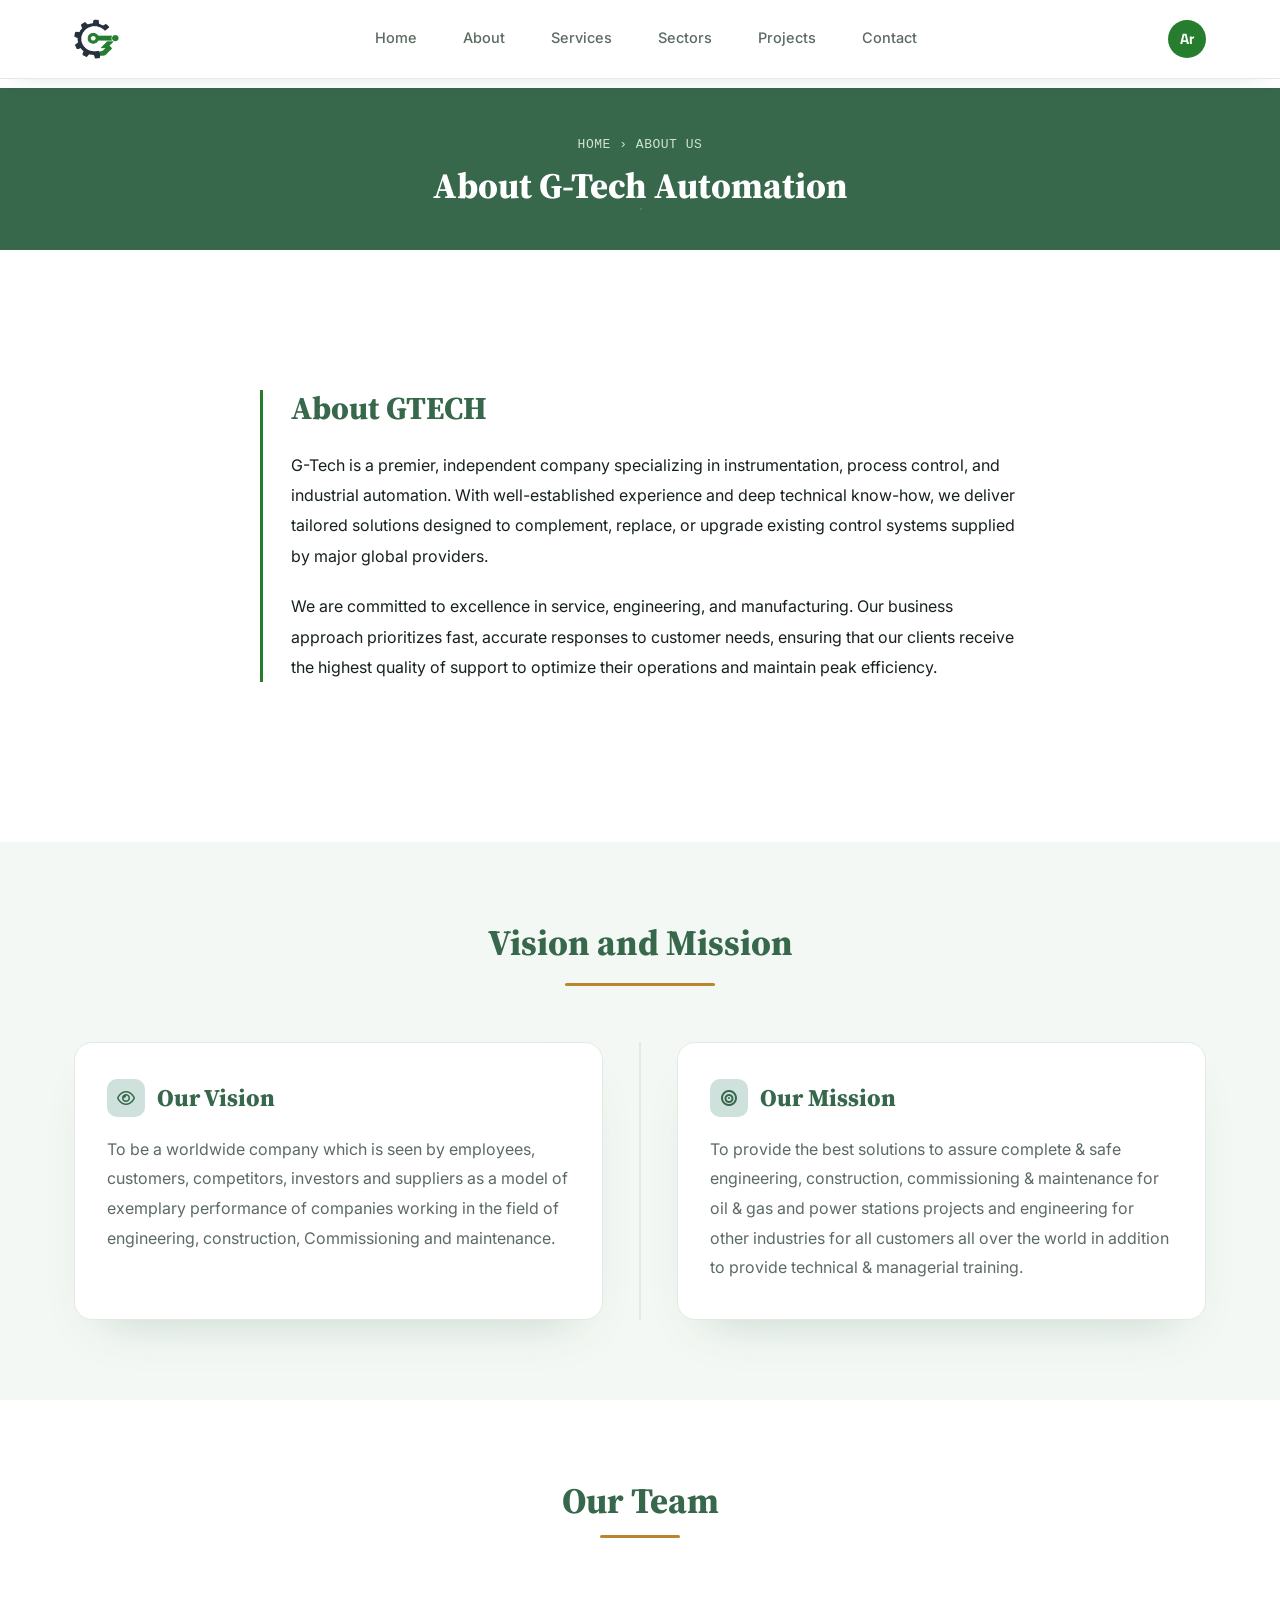
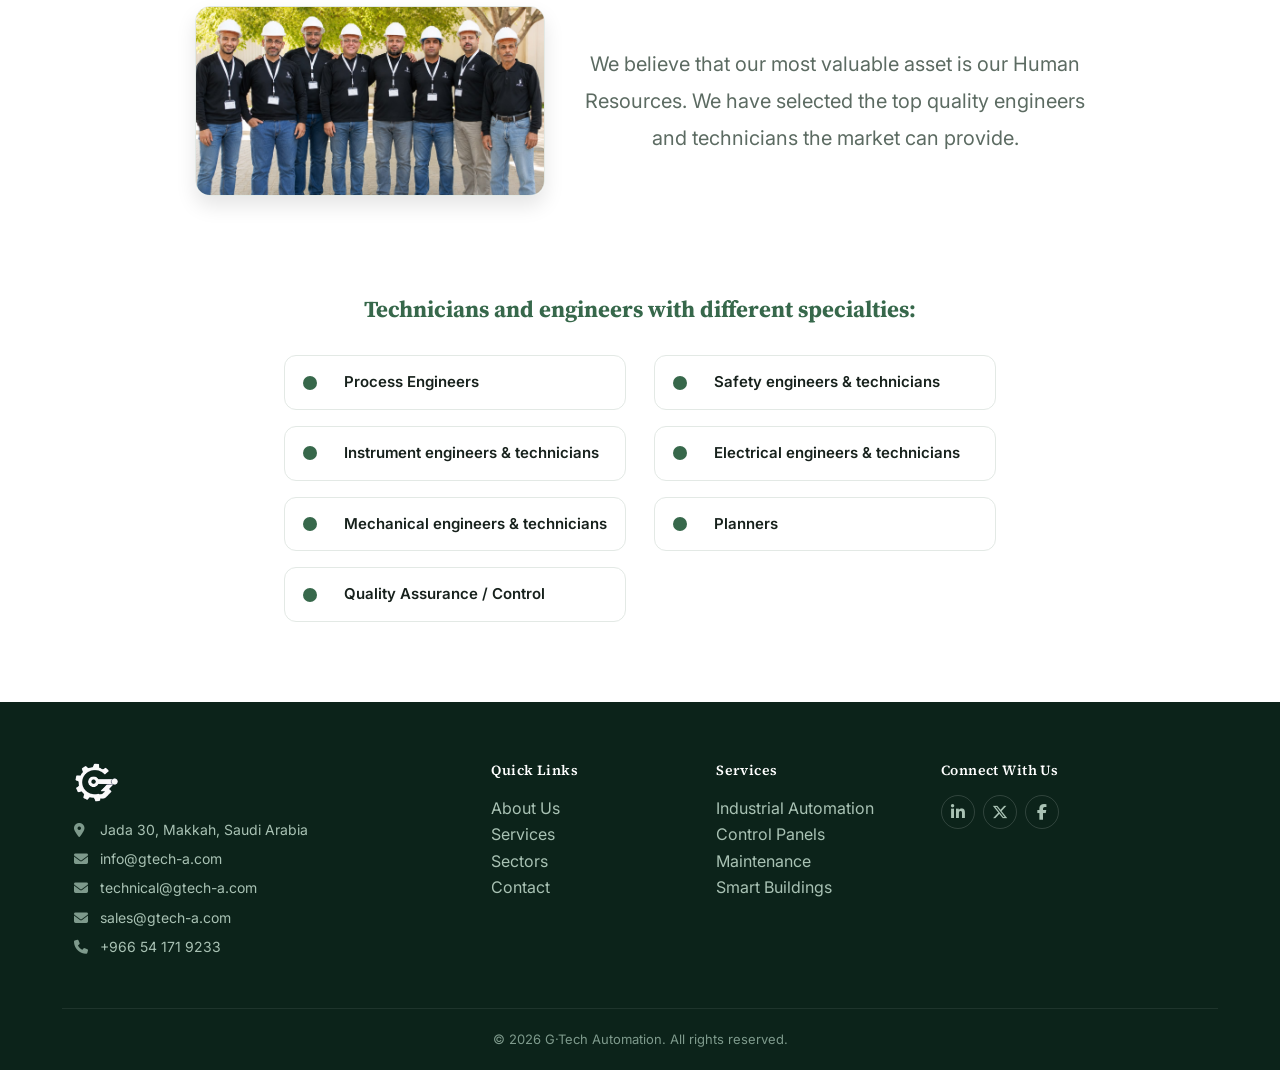
==== commit 1d5283b2: "about header" ====
--- a/GTECH/about.html
+++ b/GTECH/about.html
@@ -29,23 +29,35 @@
 
 </head>
 
-<body>
-
-<header class="simple-header">
-  <div class="container simple-header__inner">
-    <a href="index.html" class="brand">
-      <img src="img/logo-g.png" alt="GTECH logo">
-    </a>
-
-    <div class="simple-header__right">
-      <a href="index.html" class="back-btn">
-        <i class="fa-solid fa-arrow-left"></i>
-        <span data-i18n="back">رجوع</span>
-      </a>
-      <button id="langToggle" type="button" class="lang-toggle">E</button>
-    </div>
-  </div>
-</header>
+<body class="subpage no-topbar">
+
+  <header class="site-header">
+    <nav class="navbar navbar-expand-lg">
+      <div class="container">
+        <a href="index.html" class="navbar-brand logo">
+          <img src="img/logo-g.png" id="logoImg" alt="G·Tech Automation Logo" style="height: 40px;">
+        </a>
+        <button class="navbar-toggler" type="button" data-bs-toggle="collapse" data-bs-target="#siteNav"
+          aria-controls="siteNav" aria-expanded="false" aria-label="Toggle navigation">
+          <span class="navbar-toggler-icon"></span>
+        </button>
+        <div class="collapse navbar-collapse" id="siteNav">
+          <ul class="navbar-nav mx-auto nav">
+            <li class="nav-item"><a class="nav-link" href="index.html#top" data-i18n="nav_home">Home</a></li>
+            <li class="nav-item"><a class="nav-link active" href="index.html#about" data-i18n="nav_about">About</a></li>
+            <li class="nav-item"><a class="nav-link" href="index.html#services" data-i18n="nav_services">Services</a></li>
+            <li class="nav-item"><a class="nav-link" href="index.html#sectors" data-i18n="nav_sectors">Sectors</a></li>
+            <li class="nav-item"><a class="nav-link" href="index.html#clients" data-i18n="nav_projects">Projects</a></li>
+            <li class="nav-item"><a class="nav-link" href="contact.html" data-i18n="nav_contact">Contact</a></li>
+          </ul>
+          <button id="langToggle" type="button" class="lang-toggle" aria-label="Switch language">ع</button>
+
+        </div>
+      </div>
+    </nav>
+  </header>
+
+    <main id="top">
 
   <div class="page-banner">
     <div class="crumbs" data-i18n="crumbs_about">الرئيسية &rsaquo; من نحن</div>
--- a/GTECH/aboutStyle.css
+++ b/GTECH/aboutStyle.css
@@ -16,6 +16,7 @@
   --line: var(--border);
   --amber: #B9862F;
 }
+
 * {
   box-sizing: border-box;
 }
@@ -39,7 +40,7 @@
 }
 
 /* =========================================================
-   PAGE BANNER — blueprint grid backdrop
+   PAGE BANNER 
    ========================================================= */
 .page-banner {
   position: relative;
@@ -103,12 +104,12 @@
   gap:14px;
 }
 
-
 .simple-header .container{
   padding-inline:32px;}
 
 .simple-header .brand img {
-  height: 56px;
+  height: 56px !important;
+    width: auto;
   display: block;
 }
 
@@ -134,6 +135,43 @@
 .back-btn i {
   font-size: 14px;
 }
+header.simple-header .simple-header__inner .brand img {
+  height: 56px !important;
+  width: auto !important;
+  max-width: none !important;
+  display: block !important;
+}
+
+@media (max-width:575.98px){
+  .simple-header .container{
+    padding-inline:16px;
+  }
+
+  .simple-header__inner{
+    flex-wrap:wrap;
+    justify-content:center;
+    gap:10px;
+  }
+
+  .simple-header .brand img{
+    height:44px;
+  }
+
+  .simple-header__right{
+    gap:8px;
+  }
+
+  .back-btn{
+    font-size:13px;
+    padding:7px 14px;
+  }
+
+  .lang-toggle{
+    width:32px;
+    height:32px;
+    font-size:13px;
+  }
+}
 
 /* =========================================================
    ABOUT OVERVIEW
@@ -370,4 +408,4 @@
   border-radius: 50%;
   background: var(--amber);
   flex: 0 0 auto;
-}+}
--- a/GTECH/style.css
+++ b/GTECH/style.css
@@ -8,7 +8,7 @@
   --primary:      #257D2D;
   --primary-dark: #37684B;
   --primary-tint: #cfe1dc;
-  --accent-blue: #3D6E93;
+  --accent-blue: #37684B;
   --accent-blue-tint: #DCE7EE;
   --ink:          #17211C;
   --muted:        #5C6B62;
@@ -56,6 +56,12 @@
 
 section[id]{
   scroll-margin-top: 100px;
+}
+
+@media (max-width:575.98px){
+  section[id]{
+    scroll-margin-top: 70px;
+  }
 }
 
 /* ---------- shared labels ---------- */
@@ -128,6 +134,15 @@
 .site-header.is-scrolled .navbar-toggler-icon{ filter:none; }
 .site-header.is-scrolled .btn--nav.btn--primary{ background:var(--primary); border-color:transparent; color:#fff; }
 .site-header.is-scrolled .btn--nav.btn--primary:hover{ background:var(--primary-dark); }
+@media (max-width:575.98px){
+  .topbar{
+    position:static;
+  }
+  .site-header{
+    position:sticky;
+    top:0;
+  }
+}
 
 @media (max-width:991.98px){
   .navbar-collapse.show{
@@ -482,39 +497,47 @@
 .section-head__sub{ color:var(--muted); font-size:15.5px; }
 
 /* =========================================================
-   FEATURES
+   FEATURES (redesigned: icon + title + Learn More only)
    ========================================================= */
 .features{ padding-block:90px; }
 .fcard{
   background:#fff;
   border:1px solid var(--border);
   border-radius:16px;
-  padding:28px 26px;
-  position:relative;
-  overflow:hidden;
+  padding:32px 28px;
+  display:flex;
+  flex-direction:column;
+  align-items:flex-start;
+  gap:16px;
   transition:box-shadow .2s ease, transform .2s ease;
 }
 .fcard:hover{ box-shadow:0 20px 40px -24px rgba(15,107,66,0.28); transform:translateY(-3px); }
-.fcard h3{ font-size:17px; margin-bottom:10px; max-width:78%; color: var(--primary-dark);}
-.fcard p{ font-size:14px; color:var(--muted); max-width:75%; margin-bottom:70px; text-align: justify;}
 
 .fcard__blob{
-  position:absolute;
-  inset-inline-end:-16px;
-  bottom:-16px;
-  width:110px; height:110px;
-  border-radius:50%;
+  width:60px; height:60px;
+  border-radius:16px;
   background:var(--accent-blue-tint);
   display:flex; align-items:center; justify-content:center;
 }
-.fcard__blob i{ font-size:32px; color:var(--accent-blue); transform:translate(-5px,-5px); }
-
-.fcard .card-link{
-  position:absolute;
-  inset:0;
-  z-index:2;
-}
-
+.fcard__blob i{ font-size:24px; color:var(--accent-blue); }
+
+.fcard h3{ font-size:17px; margin:0; color:var(--primary-dark); }
+
+.fcard__btn{
+  margin-top:auto;
+  display:inline-flex;
+  align-items:center;
+  gap:6px;
+  font-size:14px;
+  font-weight:600;
+  color:var(--primary-dark);
+  border:1px solid var(--primary);
+  border-radius:8px;
+  padding:10px 20px;
+  text-decoration:none;
+  transition:background .18s ease, color .18s ease;
+}
+.fcard__btn:hover{ background:var(--primary); color:#fff; }
 /* =========================================================
    why choose gtech?
    ========================================================= */
@@ -651,13 +674,37 @@
   padding:24px;
   box-shadow:0 16px 34px -22px rgba(15,107,66,0.28);
 }
-.client-card__box img{ max-height:76px; max-width:70%; object-fit:contain; }
+.client-card__box {
+    position: relative;
+    background: #fff;
+    border-radius: 20px;
+    min-height: 150px;
+    display: flex;
+    align-items: center;
+    justify-content: center;
+    padding: 24px;
+}
+
+.client-card__box img {
+    width: auto;
+    height: 70px;
+    max-width: 160px;
+    object-fit: contain;
+}
+
+
 /* =========================================================
    CTA
    ========================================================= */
 .cta{ background:var(--primary-dark); padding-block:80px; }
 .cta h2{ color:#fff; font-size:clamp(24px,2.8vw,32px); margin-bottom:8px; }
 .cta p{ color:#CFE3D6; font-size:15.5px; max-width:46ch; }
+
+/* Dark blue variant, used for the FAQ section on contact.html */
+.cta.faq-dark{ background:#0E2A47; }
+.faq-dark .faq-q i{ color:#9FC1E8; }
+.faq-dark .faq-a > p{ color:#C7D6E8; }
+.faq-dark .eyebrow{ color:#9FC1E8; }
 
 /* =========================================================
    FORM
@@ -770,6 +817,15 @@
 
 /* icons that imply direction should mirror in RTL */
 html[dir="rtl"] .fa-arrow-right{ transform:scaleX(-1); }
+
+/* browsers force LTR on email/tel/url inputs by default (even in RTL pages) —
+   override so these fields align right, like every other field, in Arabic */
+html[dir="rtl"] input[type="email"],
+html[dir="rtl"] input[type="tel"],
+html[dir="rtl"] input[type="url"]{
+  direction: rtl;
+  text-align: right;
+}
 
 .lang-toggle{
   width:38px;
@@ -789,10 +845,58 @@
   transition:background .18s ease, transform .18s ease;
 }
 .lang-toggle:hover{ background:var(--primary-dark); transform:translateY(-1px); }
-.lang-toggle.is-ain{ padding-bottom:7px; }
 
 .site-header .lang-toggle{ background:rgba(255,255,255,0.16); border-color:rgba(255,255,255,0.5); }
 .site-header.is-scrolled .lang-toggle{ background:var(--primary); border-color:transparent; }
+
+/* =========================================================
+   SUBPAGE HEADER — for pages with no hero video behind the nav
+   (add class="subpage" to <body>, e.g. contact.html)
+   ========================================================= */
+body.subpage .site-header{
+  background:var(--bg);
+  border-bottom-color:var(--border);
+  box-shadow:0 8px 24px -18px rgba(15,107,66,0.35);
+}
+body.subpage .site-header .nav .nav-link{ color:var(--muted); }
+body.subpage .site-header .nav .nav-link:hover,
+body.subpage .site-header .nav .nav-link.active{ color:var(--ink); border-color:var(--primary); }
+body.subpage .site-header .navbar-toggler-icon{ filter:none; }
+body.subpage .site-header .lang-toggle{ background:var(--primary); border-color:transparent; }
+
+/* push page content clear of the fixed topbar + header */
+body.subpage main{ padding-top:128px; }
+@media (max-width:575.98px){
+  body.subpage main{ padding-top:70px; }
+}
+
+/* Optional modifier for subpages with no info topbar above the nav
+   (add class="no-topbar" alongside "subpage" on <body>) */
+body.subpage.no-topbar .site-header{ top:0; }
+body.subpage.no-topbar main{ padding-top:88px; }
+
+/* Breadcrumb + title band used at the top of subpages */
+.page-banner{
+  background:var(--primary-dark);
+  padding-block:46px 42px;
+  text-align:center;
+}
+.page-banner .crumbs{
+  display:block;
+  color:#CFE3D6;
+  font-size:13px;
+  letter-spacing:.04em;
+  text-transform:uppercase;
+  margin-bottom:10px;
+}
+.page-banner h1{
+  color:#fff;
+  font-size:clamp(26px,3.4vw,36px);
+}
+
+/* Contact info strip — re-uses the existing value-card / icon-circle look */
+.contact-info{ padding-block:70px 10px; background:var(--bg-soft); }
+.contact-info .value-section{ background:var(--bg); border-radius:16px; box-shadow:0 8px 24px -18px rgba(15,107,66,0.18); }
 
 /* =========================================================
    FAQ (embedded inside the CTA / contact section)
@@ -918,7 +1022,7 @@
   .hero {
     height: auto;
     min-height: 100vh;
-    padding-block: 140px 60px;
+    padding-block: 70px 60px;
     display: flex;
     align-items: center;
   }
@@ -1231,7 +1335,7 @@
   .hero-video-section {
     height: auto;
     min-height: 100vh;
-    padding: 120px 0 60px 0;
+    padding: 70px 0 60px 0;
   }
   .hero-video-title {
     font-size: 28px;
@@ -1259,4 +1363,4 @@
 
 .footer__social-block .footer__social {
   margin-top: 10px;
-}+}
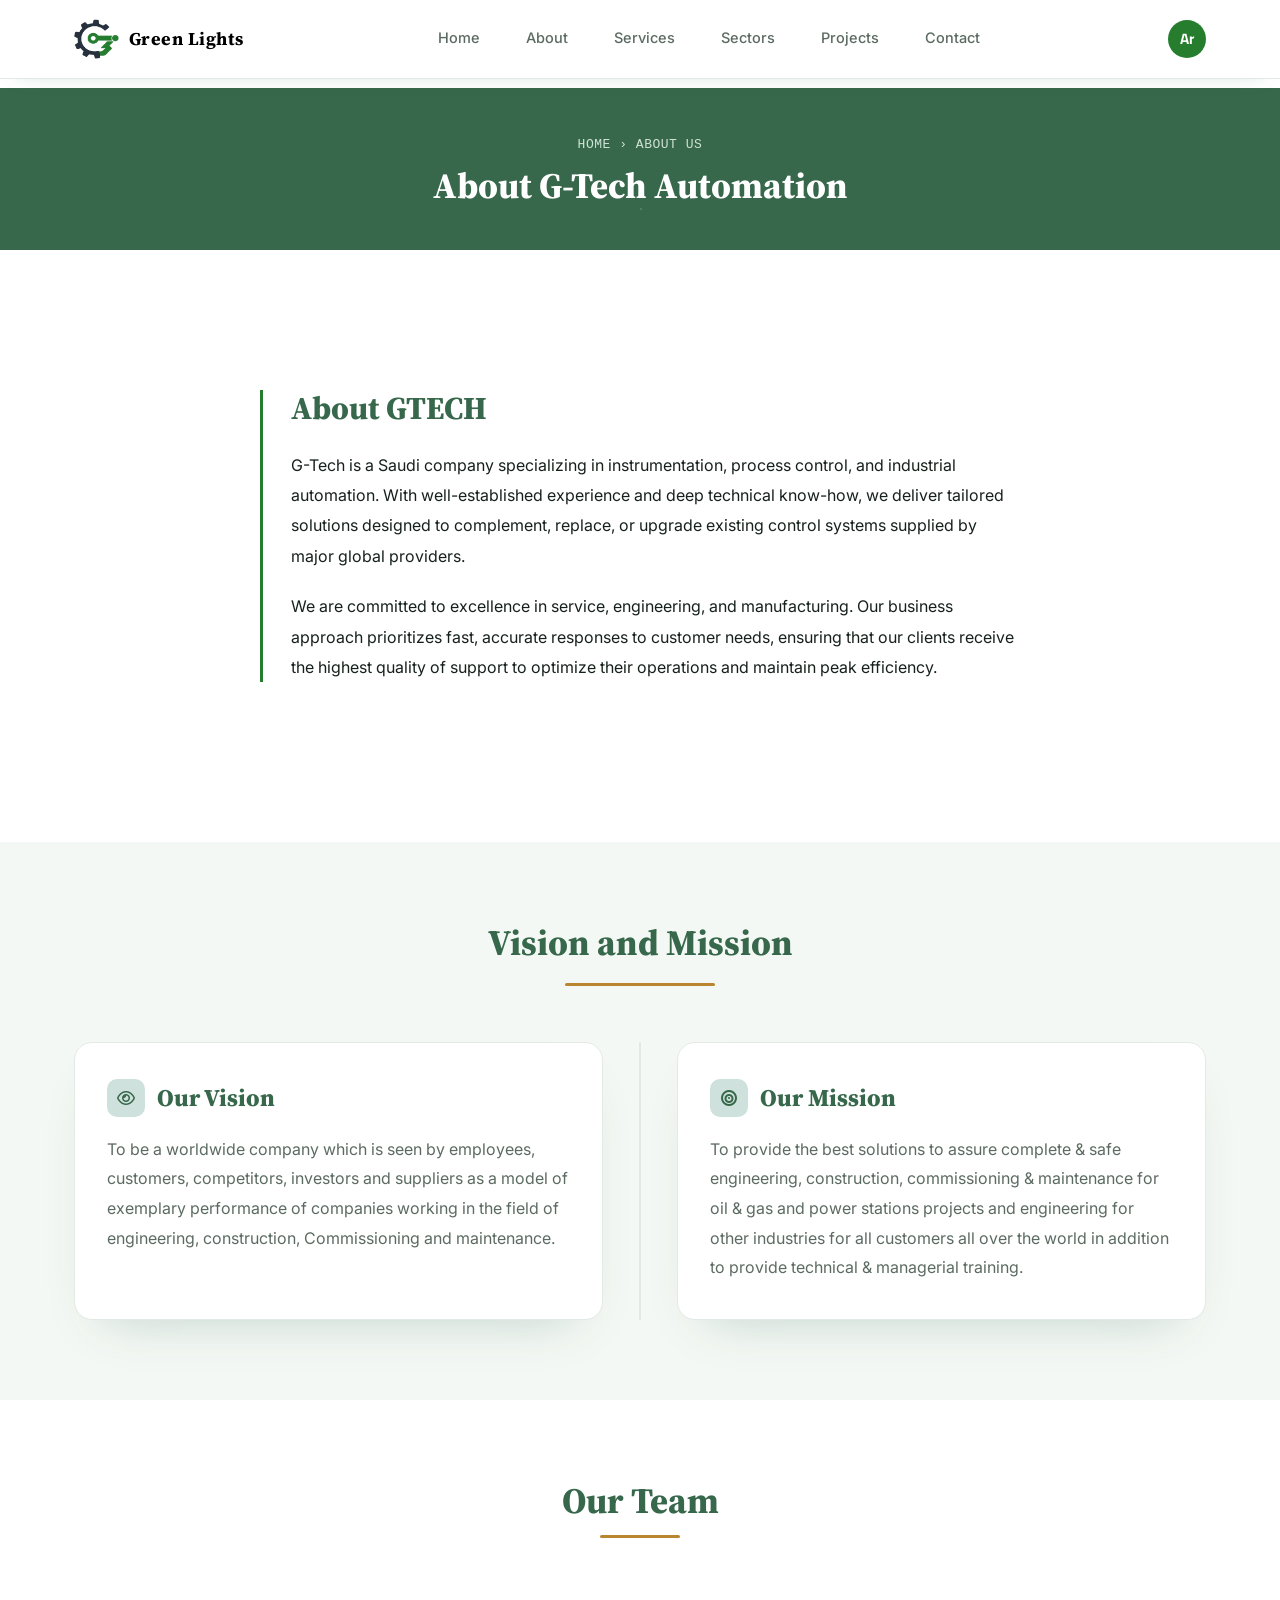
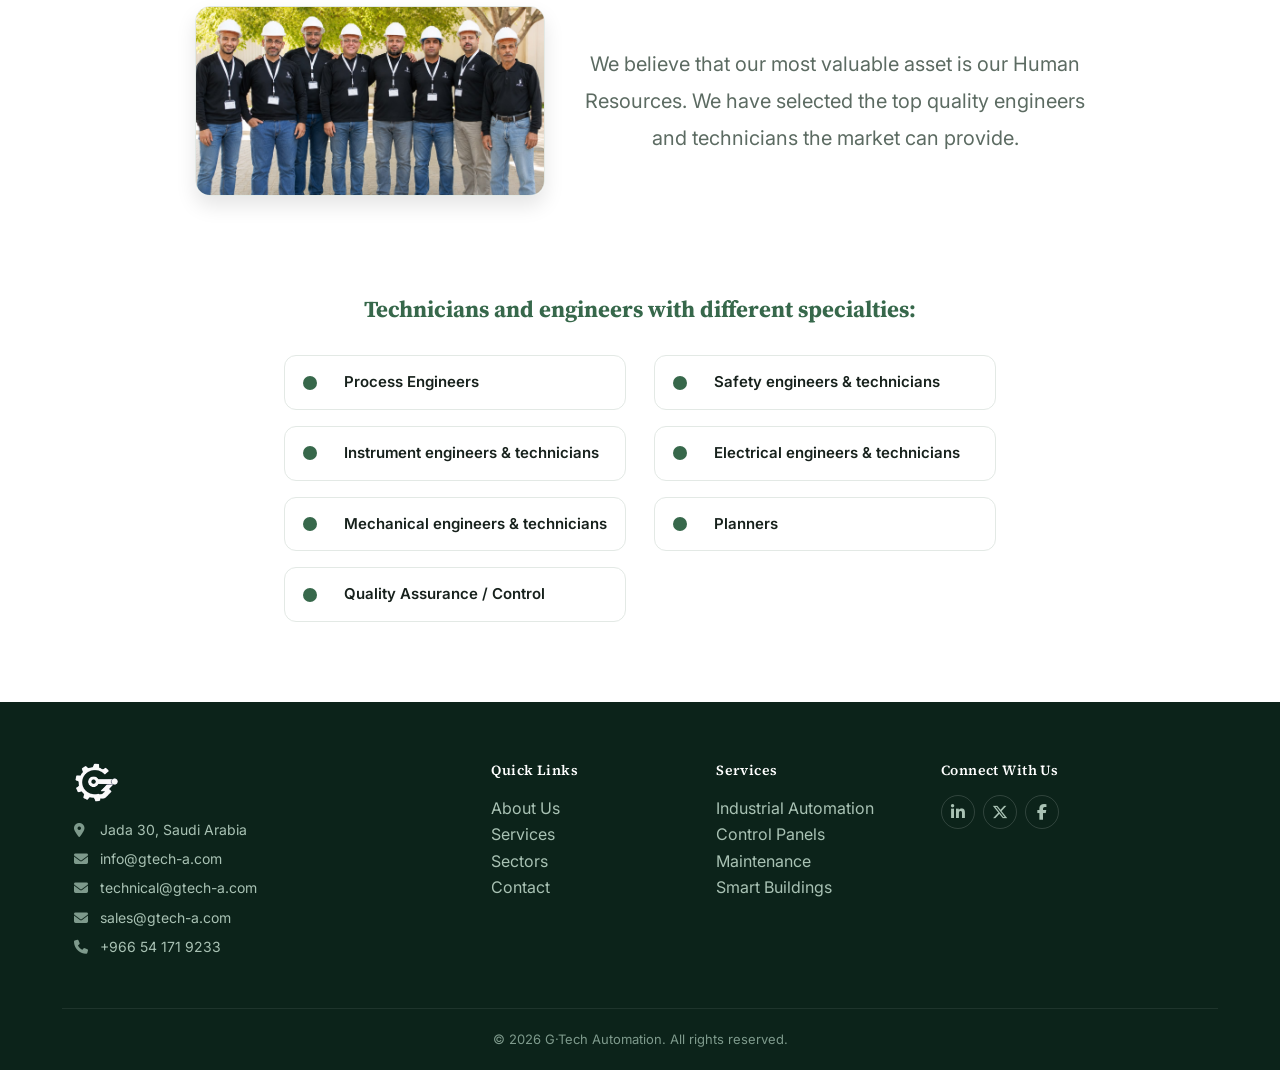
==== commit 1353bb79: "update headers and footer" ====
--- a/GTECH/about.html
+++ b/GTECH/about.html
@@ -17,11 +17,9 @@
     href="https://fonts.googleapis.com/css2?family=Source+Serif+4:opsz,wght@8..60,500;8..60,600;8..60,700&family=Inter:wght@400;500;600;700&display=swap"
     rel="stylesheet">
   <link href="https://fonts.googleapis.com/css2?family=Cairo:wght@500;600;700&display=swap" rel="stylesheet">
-
   <!-- Bootstrap 5 -->
   <link rel="stylesheet" href="https://cdnjs.cloudflare.com/ajax/libs/bootstrap/5.3.3/css/bootstrap.min.css"
     id="bootstrapCss">
-
   <!-- Font Awesome -->
   <link rel="stylesheet" href="https://cdnjs.cloudflare.com/ajax/libs/font-awesome/6.5.2/css/all.min.css">
   <link rel="stylesheet" href="aboutStyle.css">
@@ -36,6 +34,10 @@
       <div class="container">
         <a href="index.html" class="navbar-brand logo">
           <img src="img/logo-g.png" id="logoImg" alt="G·Tech Automation Logo" style="height: 40px;">
+          <span class="logo-company-name" data-i18n="company_name"
+            style="font-family: var(--font-display); font-weight: bold; font-size: 18px; color: black; letter-spacing: 0.5px;">Green
+            Lights</span>
+
         </a>
         <button class="navbar-toggler" type="button" data-bs-toggle="collapse" data-bs-target="#siteNav"
           aria-controls="siteNav" aria-expanded="false" aria-label="Toggle navigation">
@@ -45,9 +47,11 @@
           <ul class="navbar-nav mx-auto nav">
             <li class="nav-item"><a class="nav-link" href="index.html#top" data-i18n="nav_home">Home</a></li>
             <li class="nav-item"><a class="nav-link active" href="index.html#about" data-i18n="nav_about">About</a></li>
-            <li class="nav-item"><a class="nav-link" href="index.html#services" data-i18n="nav_services">Services</a></li>
+            <li class="nav-item"><a class="nav-link" href="index.html#services" data-i18n="nav_services">Services</a>
+            </li>
             <li class="nav-item"><a class="nav-link" href="index.html#sectors" data-i18n="nav_sectors">Sectors</a></li>
-            <li class="nav-item"><a class="nav-link" href="index.html#clients" data-i18n="nav_projects">Projects</a></li>
+            <li class="nav-item"><a class="nav-link" href="index.html#clients" data-i18n="nav_projects">Projects</a>
+            </li>
             <li class="nav-item"><a class="nav-link" href="contact.html" data-i18n="nav_contact">Contact</a></li>
           </ul>
           <button id="langToggle" type="button" class="lang-toggle" aria-label="Switch language">ع</button>
@@ -57,157 +61,163 @@
     </nav>
   </header>
 
-    <main id="top">
-
-  <div class="page-banner">
-    <div class="crumbs" data-i18n="crumbs_about">الرئيسية &rsaquo; من نحن</div>
-
-    <div class="container">
-      <h1 data-i18n="about_head">About Us</h1>
+  <main id="top">
+
+    <div class="page-banner">
+      <div class="crumbs" data-i18n="crumbs_about">الرئيسية &rsaquo; من نحن</div>
+
+      <div class="container">
+        <h1 data-i18n="about_head">About Us</h1>
+      </div>
     </div>
-  </div>
-  <section style="background:#fff;" class="about-overview">
-    <div class="container">
-      <div class="about">
-        <div class="about-text">
-          <h2 data-i18n="About"> من نحن؟</h2>
-          <p data-i18n="about_desc"></p>
-          <p data-i18n="about_desc2"></p>
-        </div>
-      </div>
-    </div>
-  </section>
-
-  <section class="v-section">
-    <div class="container">
-      <div class="section-header" style="text-align: center;">
-        <h2 class="main-heading" data-i18n="vision_mission">Vision and Mission</h2>
-      </div>
-
-      <div class="vision-mission-card">
-        <div class="box">
-          <h2 style="color: var(--green-dark);">
-            <i class="far fa-eye"></i>
-            <span data-i18n="vision_title">Vision</span>
-
-          </h2>
-          <p data-i18n="vision_text">
-          </p>
-        </div>
-        <div class="divider"></div>
-        <div class="box">
-          <h2 style="color: var(--green-dark);">
-            <i class="fas fa-bullseye"></i>
-            <span data-i18n="mission_title">Mission</span>
-
-          </h2>
-          <p data-i18n="mission_text">
-          </p>
-        </div>
-      </div>
-    </div>
-    </div>
-  </section>
-
-  <section style="background:#fff;">
-    <div class="container">
-
-<h1 data-i18n="our_team" class="team-title" style="text-align: center;">Our Team</h1>
-
-      <div class="team-content">
-        <div class="team-image">
-          <img src="img\gtech-engineers.png" alt="Team Photo">
-        </div>
-        <div class="team-text" style="font-size: 20px;">
-          <p data-i18n="our_desc">
-          </p>
-        </div>
-      </div>
-      <div class="specialties-area" style="text-align: center;">
-        <h2 data-i18n="specialties">Technicians and engineers with different specialties:</h2>
-        <ul class="specialties-list">
-          <li><span class="dot"></span> <span data-i18n="specialties1_desc">Process Engineers</span></li>
-          <li><span class="dot"></span> <span data-i18n="specialties2_desc">Safety engineers &amp; technicians</span>
-          </li>
-          <li><span class="dot"></span> <span data-i18n="specialties3_desc">Instrument engineers &amp;
-              technicians</span></li>
-          <li><span class="dot"></span> <span data-i18n="specialties4_desc">Electrical engineers &amp;
-              technicians</span></li>
-          <li><span class="dot"></span> <span data-i18n="specialties5_desc">Mechanical engineers &amp;
-              technicians</span></li>
-          <li><span class="dot"></span> <span data-i18n="specialties6_desc">Planners</span></li>
-          <li><span class="dot"></span> <span data-i18n="specialties7_desc">Quality Assurance / Control</span></li>
-        </ul>
-      </div>
-    </div>
-  </section>
-
-  <!-- ============ FOOTER ============ -->
-  <footer class="site-footer">
-    <div class="container">
-      <!-- تم تغيير text-center إلى text-start ليصبح كل شيء محاذياً للطرف بشكل مرتب تلقائياً حسب اللغة -->
-      <div class="row footer__grid g-4 text-start justify-content-between">
-
-        <div class="col-lg-4 col-md-6 footer__col footer__col--brand">
-          <a href="#top">
-            <img src="img/logo.png" id="logoImg" alt="G·Tech Automation Logo"
-              style="height: 50px; padding-bottom: 10px;">
-          </a>
-          <p><i class="fa-solid fa-location-dot"></i> <span data-i18n="footer_address">Jada 30, Makkah, Kingdom of Saudi
-              Arabia</span></p>
-          <p><i class="fa-solid fa-envelope"></i> <a href="mailto:info@gtech-a.com">info@gtech-a.com</a></p>
-          <p><i class="fa-solid fa-envelope"></i> <a href="mailto:technical@gtech-a.com">technical@gtech-a.com</a></p>
-          <p><i class="fa-solid fa-envelope"></i> <a href="mailto:sales@gtech-a.com">sales@gtech-a.com</a></p>
-          <p><i class="fa-solid fa-phone"></i> <a href="tel:+966541719233"
-              style="direction: ltr !important; display: inline-block;">+966 54 171 9233</a></p>
-        </div>
-
-        <div class="col-lg-2 col-md-6 footer__col">
-          <h4 data-i18n="footer_quicklinks_title">Quick Links</h4>
-          <ul class="list-unstyled">
-            <li><a href="#about" data-i18n="footer_about">About Us</a></li>
-            <li><a href="#services" data-i18n="footer_services">Services</a></li>
-            <li><a href="#sectors" data-i18n="footer_sectors">Sectors</a></li>
-            <li><a href="#contact" data-i18n="footer_contact">Contact</a></li>
+    <section style="background:#fff;" class="about-overview">
+      <div class="container">
+        <div class="about">
+          <div class="about-text">
+            <h2 data-i18n="About"> من نحن؟</h2>
+            <p data-i18n="about_desc"></p>
+            <p data-i18n="about_desc2"></p>
+          </div>
+        </div>
+      </div>
+    </section>
+
+    <section class="v-section">
+      <div class="container">
+        <div class="section-header" style="text-align: center;">
+          <h2 class="main-heading" data-i18n="vision_mission">Vision and Mission</h2>
+        </div>
+
+        <div class="vision-mission-card">
+          <div class="box">
+            <h2 style="color: var(--green-dark);">
+              <i class="far fa-eye"></i>
+              <span data-i18n="vision_title">Vision</span>
+
+            </h2>
+            <p data-i18n="vision_text">
+            </p>
+          </div>
+          <div class="divider"></div>
+          <div class="box">
+            <h2 style="color: var(--green-dark);">
+              <i class="fas fa-bullseye"></i>
+              <span data-i18n="mission_title">Mission</span>
+
+            </h2>
+            <p data-i18n="mission_text">
+            </p>
+          </div>
+        </div>
+      </div>
+      </div>
+    </section>
+
+    <section style="background:#fff;">
+      <div class="container">
+
+        <h1 data-i18n="our_team" class="team-title" style="text-align: center;">Our Team</h1>
+
+        <div class="team-content">
+          <div class="team-image">
+            <img src="img\gtech-engineers.png" alt="Team Photo">
+          </div>
+          <div class="team-text" style="font-size: 20px;">
+            <p data-i18n="our_desc">
+            </p>
+          </div>
+        </div>
+        <div class="specialties-area" style="text-align: center;">
+          <h2 data-i18n="specialties">Technicians and engineers with different specialties:</h2>
+          <ul class="specialties-list">
+            <li><span class="dot"></span> <span data-i18n="specialties1_desc">Process Engineers</span></li>
+            <li><span class="dot"></span> <span data-i18n="specialties2_desc">Safety engineers &amp; technicians</span>
+            </li>
+            <li><span class="dot"></span> <span data-i18n="specialties3_desc">Instrument engineers &amp;
+                technicians</span></li>
+            <li><span class="dot"></span> <span data-i18n="specialties4_desc">Electrical engineers &amp;
+                technicians</span></li>
+            <li><span class="dot"></span> <span data-i18n="specialties5_desc">Mechanical engineers &amp;
+                technicians</span></li>
+            <li><span class="dot"></span> <span data-i18n="specialties6_desc">Planners</span></li>
+            <li><span class="dot"></span> <span data-i18n="specialties7_desc">Quality Assurance / Control</span></li>
           </ul>
         </div>
-
-        <div class="col-lg-2 col-md-6 footer__col">
-          <h4 data-i18n="footer_services_title">Services</h4>
-          <ul class="list-unstyled">
-            <li><a href="#services" data-i18n="footer_serv1">Industrial Automation</a></li>
-            <li><a href="#services" data-i18n="footer_serv2">Control Panels</a></li>
-            <li><a href="#services" data-i18n="footer_serv3">Maintenance</a></li>
-            <li><a href="#services" data-i18n="footer_serv4">Smart Buildings</a></li>
-          </ul>
-        </div>
-
-        <div class="col-lg-3 col-md-6 footer__col footer__social-block">
-          <h4 data-i18n="footer_social_title">Social Media</h4>
-          <!-- تم تغيير justify-content-center إلى d-flex لتبدأ الأيقونات من الطرف أيضاً -->
-          <div class="footer__social d-flex gap-2">
-            <a href="https://www.linkedin.com/in/g-tech-902535407" target="_blank" rel="noopener"
-              aria-label="LinkedIn"><i class="fa-brands fa-linkedin-in"></i></a>
-            <a href="https://x.com/GTechIndus" target="_blank" rel="noopener" aria-label="X"><i
-                class="fa-brands fa-x-twitter"></i></a>
-            <a href="https://www.facebook.com/profile.php?id=61589156886063" target="_blank" rel="noopener"
-              aria-label="Facebook"><i class="fa-brands fa-facebook-f"></i></a>
-          </div>
-        </div>
-
-      </div>
-    </div>
-
-    <div class="container footer__bottom text-center">
-      <p>© <span id="year"></span> <span data-i18n="footer_copyright">G·Tech Automation. All rights reserved.</span></p>
-    </div>
-  </footer>
-
-  <!-- Bootstrap JS bundle (includes Popper, powers the navbar collapse) -->
-  <script src="https://cdnjs.cloudflare.com/ajax/libs/bootstrap/5.3.3/js/bootstrap.bundle.min.js"></script>
-  <!-- Custom JS -->
-  <script src="script.js"></script>
-  <script src="i18n.js"></script>
+      </div>
+    </section>
+
+    <!-- ============ FOOTER ============ -->
+    <footer class="site-footer">
+      <div class="container">
+        <!-- تم تغيير text-center إلى text-start ليصبح كل شيء محاذياً للطرف بشكل مرتب تلقائياً حسب اللغة -->
+        <div class="row footer__grid g-4 text-start justify-content-between">
+
+          <div class="col-lg-4 col-md-6 footer__col footer__col--brand">
+            <a href="#top">
+              <img src="img/logo.png" id="logoImg" alt="G·Tech Automation Logo"
+                style="height: 50px; padding-bottom: 10px;">
+            </a>
+            <p>
+              <a href="https://maps.app.goo.gl/XZY4BweSSLT1zg2S6" target="_blank"
+                style="color: inherit; text-decoration: none;">
+                <i class="fa-solid fa-location-dot"></i>
+                <span data-i18n="footer_address">Jada 30, Saudi Arabia</span>
+              </a>
+            </p>
+            <p><i class="fa-solid fa-envelope"></i> <a href="mailto:info@gtech-a.com">info@gtech-a.com</a></p>
+            <p><i class="fa-solid fa-envelope"></i> <a href="mailto:technical@gtech-a.com">technical@gtech-a.com</a></p>
+            <p><i class="fa-solid fa-envelope"></i> <a href="mailto:sales@gtech-a.com">sales@gtech-a.com</a></p>
+            <p><i class="fa-solid fa-phone"></i> <a href="tel:+966541719233"
+                style="direction: ltr !important; display: inline-block;">+966 54 171 9233</a></p>
+          </div>
+
+          <div class="col-lg-2 col-md-6 footer__col">
+            <h4 data-i18n="footer_quicklinks_title">Quick Links</h4>
+            <ul class="list-unstyled">
+              <li><a href="about.html" data-i18n="footer_about">About Us</a></li>
+              <li><a href="index.html#services" data-i18n="footer_services">Services</a></li>
+              <li><a href="index.html#sectors" data-i18n="footer_sectors">Sectors</a></li>
+              <li><a href="contact.html" data-i18n="footer_contact">Contact</a></li>
+            </ul>
+          </div>
+
+          <div class="col-lg-2 col-md-6 footer__col">
+            <h4 data-i18n="footer_services_title">Services</h4>
+            <ul class="list-unstyled">
+                <li><a href="index.html#services" data-i18n="footer_serv1">Industrial Automation</a></li>
+              <li><a href="index.html#services" data-i18n="footer_serv2">Control Panels</a></li>
+              <li><a href="index.html#services" data-i18n="footer_serv3">Maintenance</a></li>
+              <li><a href="index.html#services" data-i18n="footer_serv4">Smart Buildings</a></li>
+            </ul>
+          </div>
+
+          <div class="col-lg-3 col-md-6 footer__col footer__social-block">
+            <h4 data-i18n="footer_social_title">Social Media</h4>
+            <!-- تم تغيير justify-content-center إلى d-flex لتبدأ الأيقونات من الطرف أيضاً -->
+            <div class="footer__social d-flex gap-2">
+              <a href="https://www.linkedin.com/in/g-tech-902535407" target="_blank" rel="noopener"
+                aria-label="LinkedIn"><i class="fa-brands fa-linkedin-in"></i></a>
+              <a href="https://x.com/GTechIndus" target="_blank" rel="noopener" aria-label="X"><i
+                  class="fa-brands fa-x-twitter"></i></a>
+              <a href="https://www.facebook.com/profile.php?id=61589156886063" target="_blank" rel="noopener"
+                aria-label="Facebook"><i class="fa-brands fa-facebook-f"></i></a>
+            </div>
+          </div>
+
+        </div>
+      </div>
+
+      <div class="container footer__bottom text-center">
+        <p>© <span id="year"></span> <span data-i18n="footer_copyright">G·Tech Automation. All rights reserved.</span>
+        </p>
+      </div>
+    </footer>
+
+    <!-- Bootstrap JS bundle (includes Popper, powers the navbar collapse) -->
+    <script src="https://cdnjs.cloudflare.com/ajax/libs/bootstrap/5.3.3/js/bootstrap.bundle.min.js"></script>
+    <!-- Custom JS -->
+    <script src="script.js"></script>
+    <script src="i18n.js"></script>
 </body>
 
 </html>
--- a/GTECH/style.css
+++ b/GTECH/style.css
@@ -103,7 +103,7 @@
 /* =========================================================
    HEADER / NAVBAR
    ========================================================= */
-.site-header{
+.site-header {
   background:rgba(255,255,255,0.06);
   backdrop-filter:blur(3px);
   border-bottom:1px solid transparent;
@@ -112,6 +112,12 @@
   left:0; right:0;
   z-index:1030;
   transition:background-color .3s ease, box-shadow .3s ease, border-color .3s ease;
+}
+.site-header .logo__company-name{
+  color:#fff;
+}
+.site-header.is-scrolled .logo__company-name{
+  color:var(--ink);
 }
 .site-header .logo, .site-header .logo__word{ color:#fff; }
 .site-header .logo__word em{ color:#CFE9DA; }
@@ -171,7 +177,13 @@
 .logo__mark--light{ background:#fff; color:var(--primary-dark); }
 .logo__word{ font-size:16px; font-weight:600; letter-spacing:0.01em; }
 .logo__word em{ color:var(--primary); font-style:normal; font-weight:500; }
-
+.logo__company-name{
+  font-family:var(--font-display);
+  font-size:18px;
+  font-weight:700;
+  color:var(--ink);
+  white-space:nowrap;
+}
 .nav .nav-link{
   font-size:14.5px;
   font-weight:500;
@@ -846,6 +858,7 @@
 }
 .lang-toggle:hover{ background:var(--primary-dark); transform:translateY(-1px); }
 
+
 .site-header .lang-toggle{ background:rgba(255,255,255,0.16); border-color:rgba(255,255,255,0.5); }
 .site-header.is-scrolled .lang-toggle{ background:var(--primary); border-color:transparent; }
 
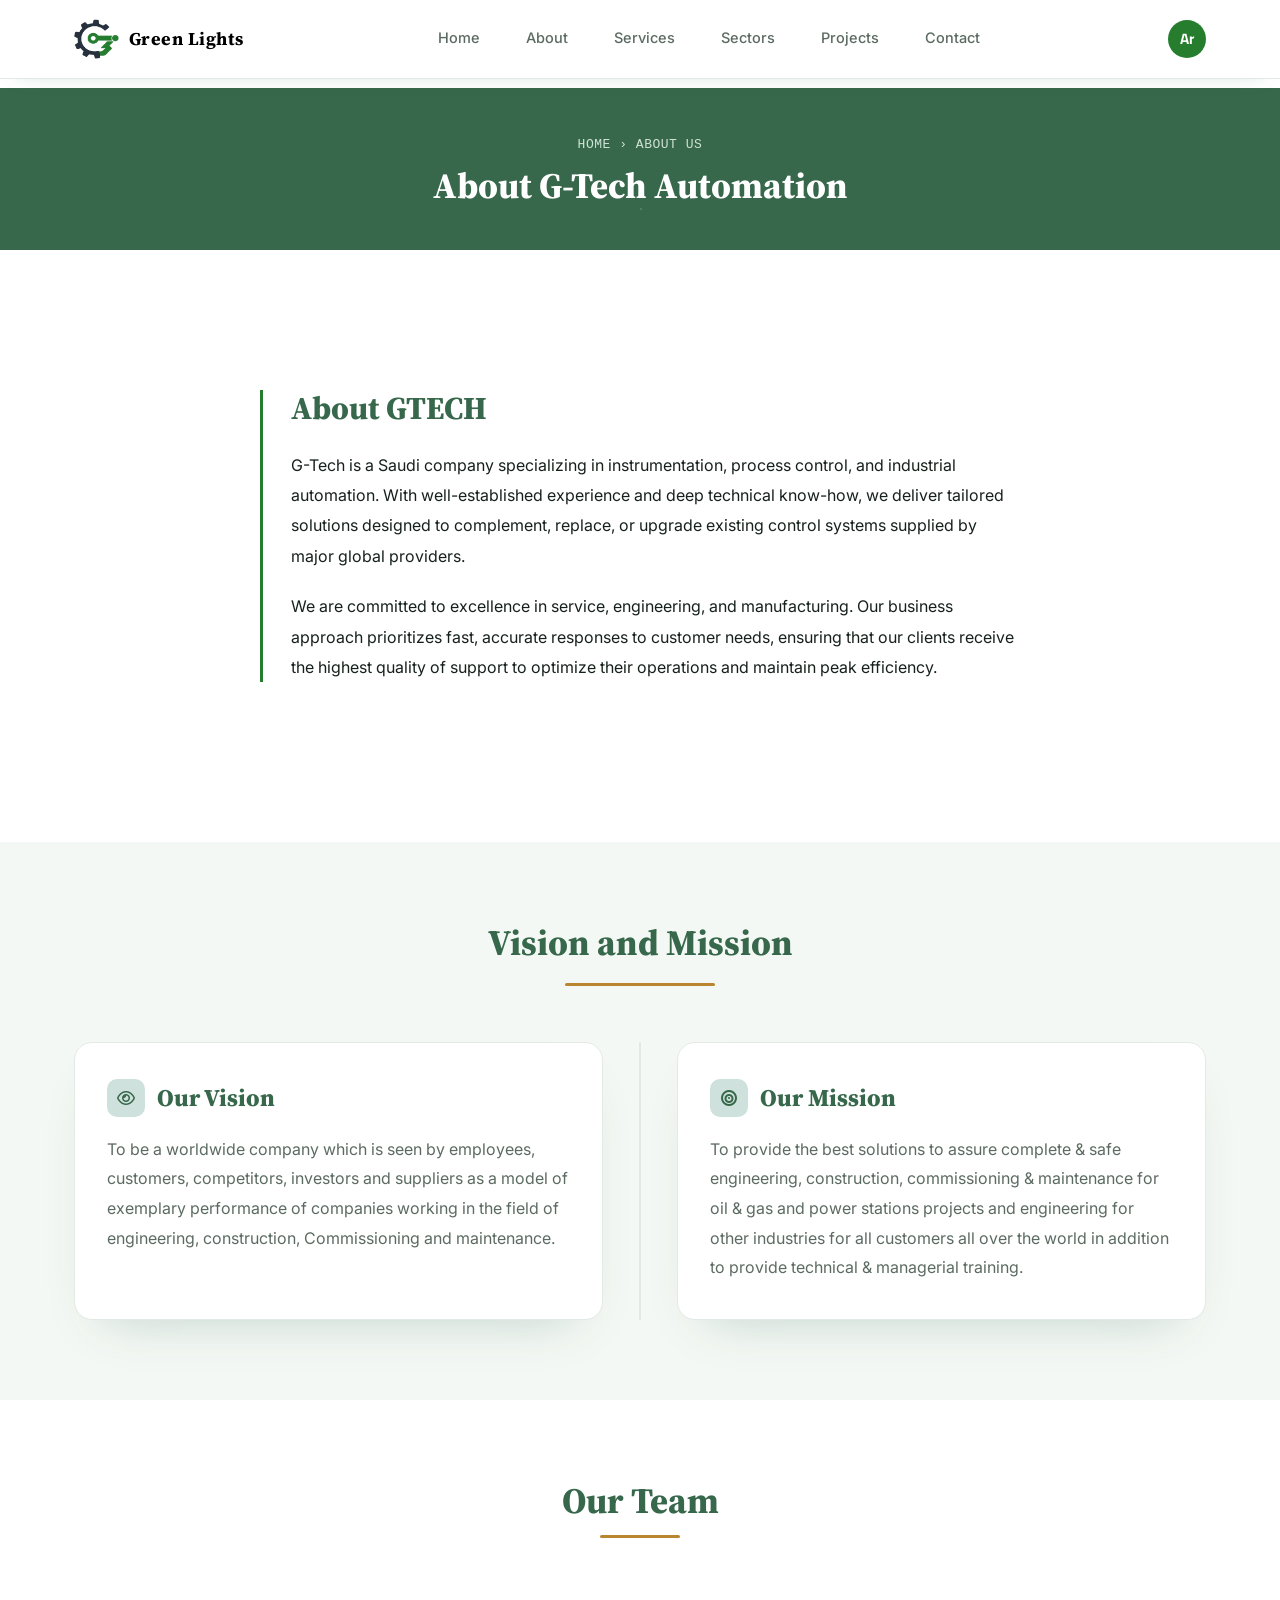
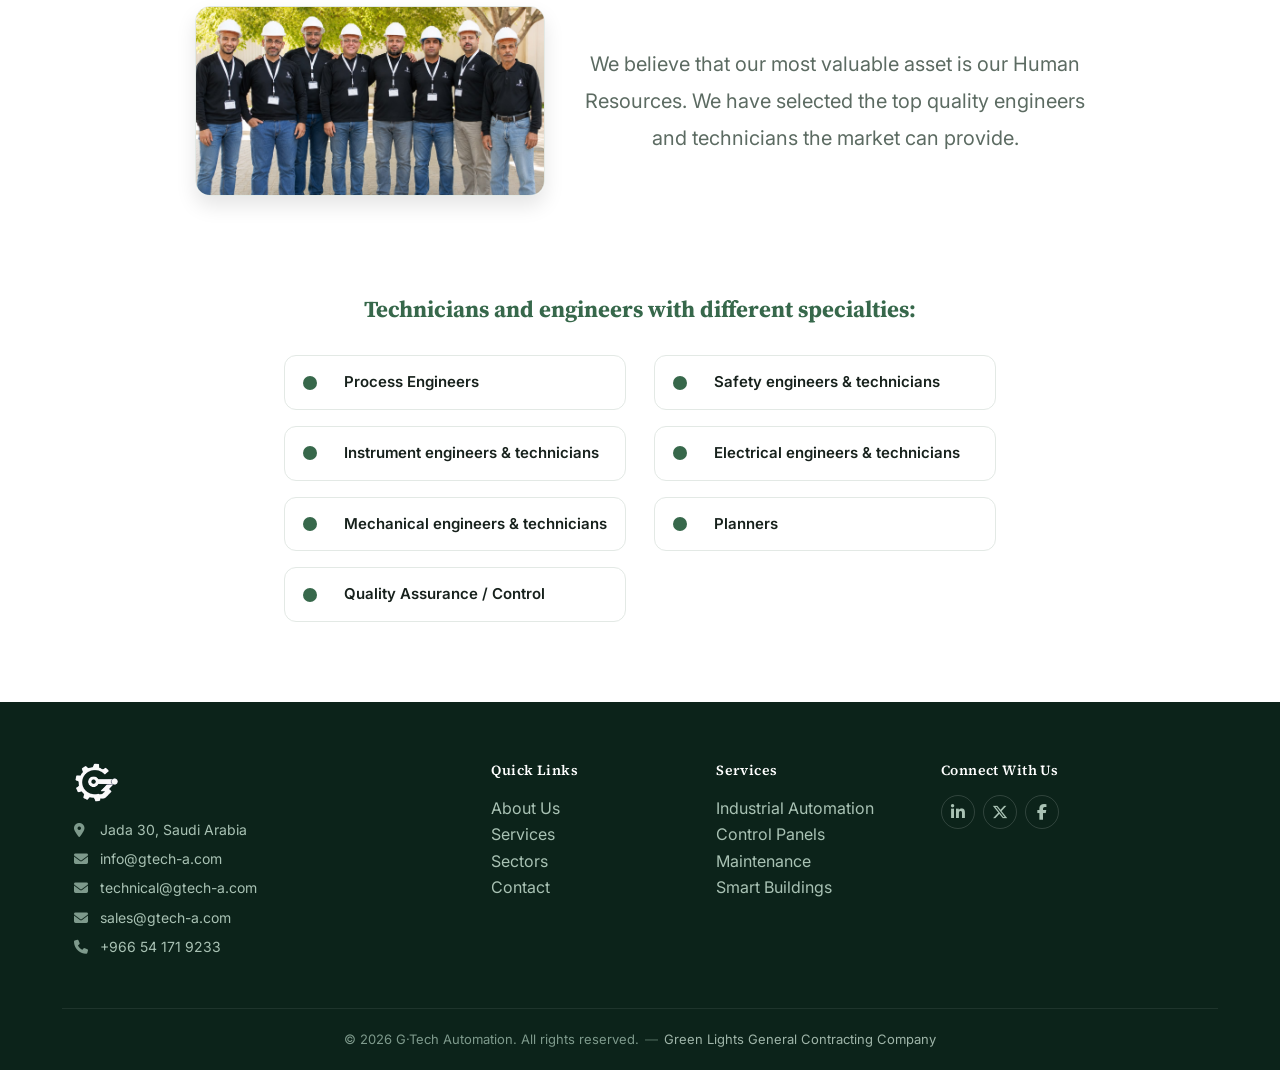
==== commit 9dd32915: "Edited the footer" ====
--- a/GTECH/about.html
+++ b/GTECH/about.html
@@ -208,7 +208,7 @@
       </div>
 
       <div class="container footer__bottom text-center">
-        <p>© <span id="year"></span> <span data-i18n="footer_copyright">G·Tech Automation. All rights reserved.</span>
+        <p>© <span id="year"></span> <span data-i18n="footer_copyright">G·Tech Automation. All rights reserved.</span> <span class="footer__group-sep">—</span> <span class="footer__group" data-i18n="footer_group">Green Lights General Contracting Company</span>
         </p>
       </div>
     </footer>
--- a/GTECH/style.css
+++ b/GTECH/style.css
@@ -704,6 +704,30 @@
     object-fit: contain;
 }
 
+/* ---- strategic partner highlight boxes ---- */
+.partner-highlights{ max-width:1100px; margin:0 auto 50px; }
+.partner-card{
+  background:#fff;
+  border:1px solid var(--border);
+  border-radius:14px;
+  padding:28px 32px;
+  height:100%;
+  text-align:start;
+  transition:box-shadow .2s ease, transform .2s ease;
+}
+.partner-card:hover{ box-shadow:0 16px 34px -24px rgba(15,107,66,0.28); transform:translateY(-2px); }
+.partner-card__eyebrow{
+  font-family:'Courier New', monospace;
+  text-transform:uppercase;
+  letter-spacing:.08em;
+  font-size:12.5px;
+  font-weight:700;
+  color:var(--accent-blue);
+  margin-bottom:10px;
+}
+.partner-card__role{ font-size:19px; font-weight:700; color:var(--ink); margin-bottom:8px; }
+.partner-card__desc{ font-size:14.5px; color:var(--muted); line-height:1.6; }
+
 
 /* =========================================================
    CTA
@@ -798,6 +822,11 @@
 .subscribe button:hover{ background:#12855A; }
 
 .footer__bottom{ padding-block:20px; font-size:13px; color:#7E9A8C; text-align:center; }
+.footer__group{ color:#9FB5A9; }
+.footer__group-sep{ opacity:.6; margin-inline:2px; }
+@media (max-width:575.98px){
+  .footer__group-sep{ display:block; height:4px; opacity:0; }
+}
 
 /* =========================================================
    RESPONSIVE TWEAKS (beyond Bootstrap's own grid behavior)
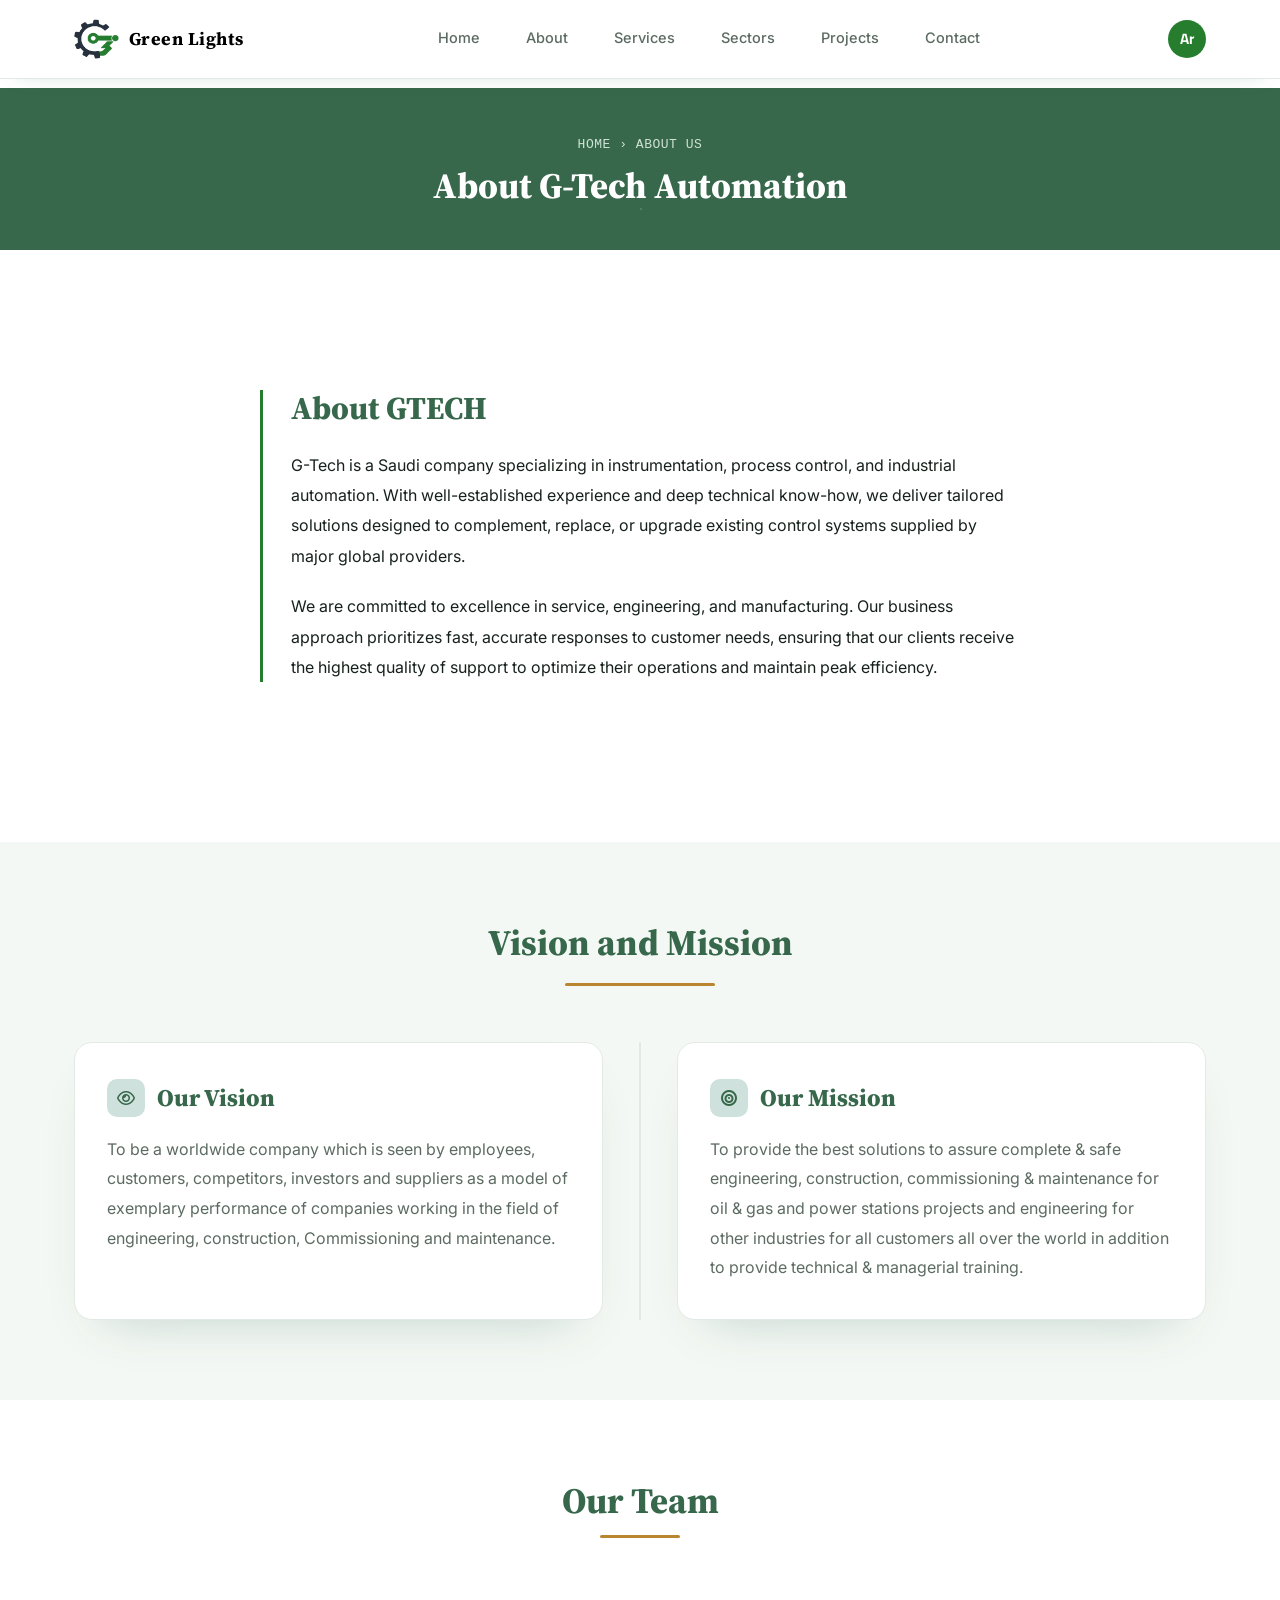
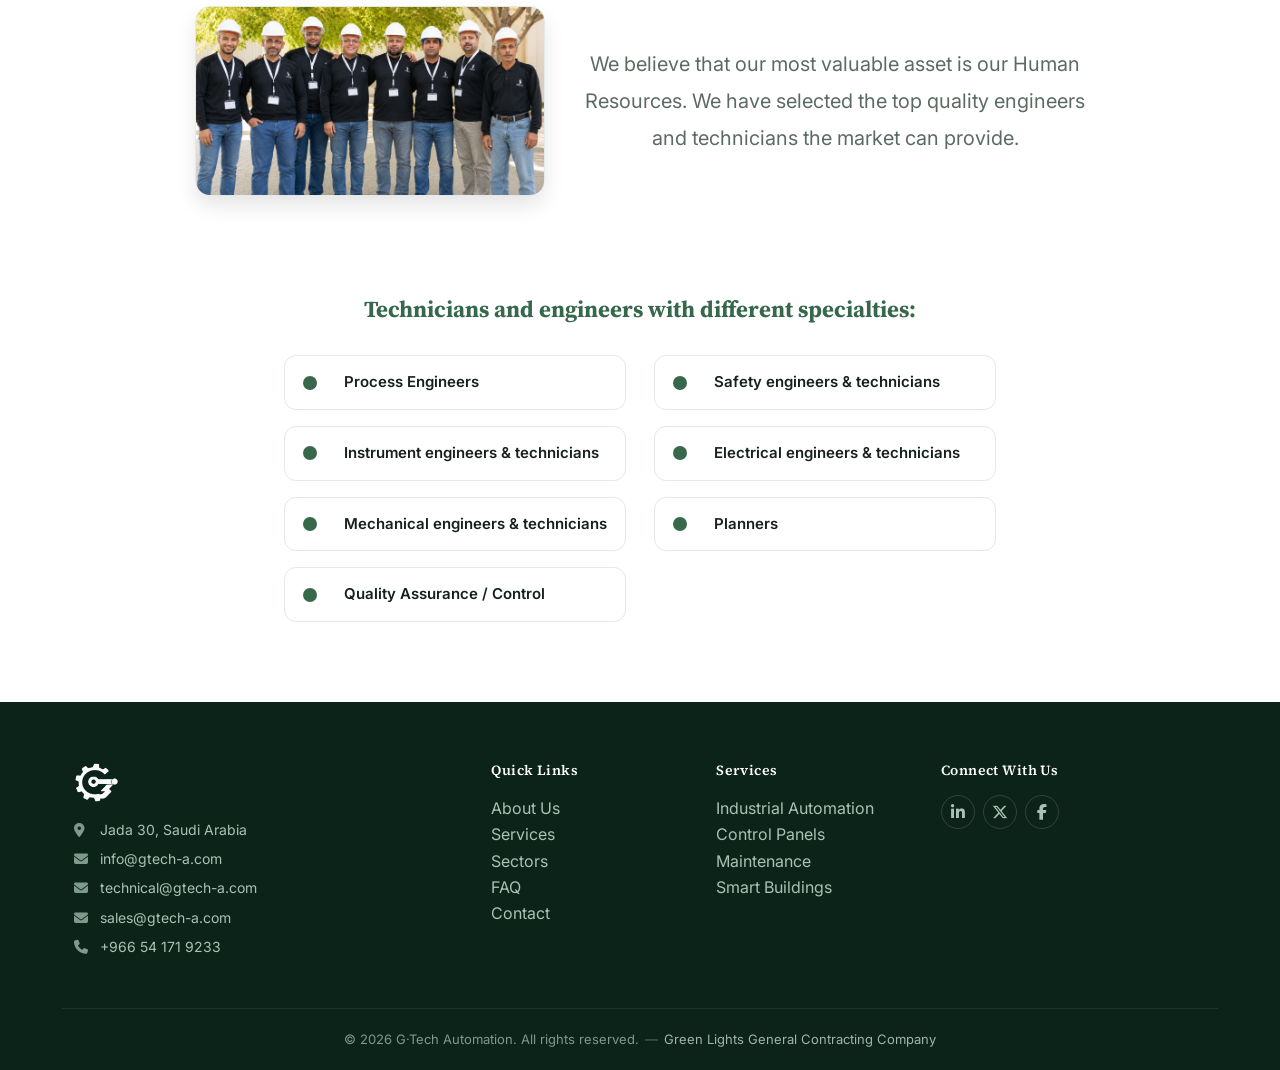
==== commit 1faaa780: "Added ql" ====
--- a/GTECH/about.html
+++ b/GTECH/about.html
@@ -70,7 +70,7 @@
         <h1 data-i18n="about_head">About Us</h1>
       </div>
     </div>
-    <section style="background:#fff;" class="about-overview">
+    <section style="background:#fff;" class="about-overview reveal">
       <div class="container">
         <div class="about">
           <div class="about-text">
@@ -82,7 +82,7 @@
       </div>
     </section>
 
-    <section class="v-section">
+    <section class="v-section reveal">
       <div class="container">
         <div class="section-header" style="text-align: center;">
           <h2 class="main-heading" data-i18n="vision_mission">Vision and Mission</h2>
@@ -113,7 +113,7 @@
       </div>
     </section>
 
-    <section style="background:#fff;">
+    <section style="background:#fff;" class="reveal">
       <div class="container">
 
         <h1 data-i18n="our_team" class="team-title" style="text-align: center;">Our Team</h1>
@@ -158,7 +158,7 @@
                 style="height: 50px; padding-bottom: 10px;">
             </a>
             <p>
-              <a href="https://maps.app.goo.gl/XZY4BweSSLT1zg2S6" target="_blank"
+              <a href="https://maps.app.goo.gl/diyAg2aWHn1jq8XP6" target="_blank"
                 style="color: inherit; text-decoration: none;">
                 <i class="fa-solid fa-location-dot"></i>
                 <span data-i18n="footer_address">Jada 30, Saudi Arabia</span>
@@ -177,6 +177,7 @@
               <li><a href="about.html" data-i18n="footer_about">About Us</a></li>
               <li><a href="index.html#services" data-i18n="footer_services">Services</a></li>
               <li><a href="index.html#sectors" data-i18n="footer_sectors">Sectors</a></li>
+              <li><a href="contact.html#faq" data-i18n="footer_faq">FAQ</a></li>
               <li><a href="contact.html" data-i18n="footer_contact">Contact</a></li>
             </ul>
           </div>
--- a/GTECH/style.css
+++ b/GTECH/style.css
@@ -21,6 +21,7 @@
   --font-body:    'Inter', sans-serif;
 
   --radius: 10px;
+ --topbar-h: 42px; 
 }
 
 body{
@@ -83,7 +84,7 @@
   background:var(--primary-dark);
   color:#CFE3D6;
   font-size:13px;
-  position:fixed; top:0; left:0; right:0; z-index:1040; --topbar-h:42px; }
+  position:fixed; top:0; left:0; right:0; z-index:1040; }
 .topbar__row{
   min-height:var(--topbar-h);
   display:flex;
@@ -280,6 +281,13 @@
 }
 .about-benefits__title span{ color:var(--primary-dark); }
 .about-benefits__lede{ color:var(--muted); font-size:15.5px; margin-bottom:32px; max-width:56ch; text-align:justify}
+.about-benefits__tagline{
+  font-size:17px;
+  font-weight:600;
+  color:var(--primary-dark);
+  margin-bottom:24px;
+  max-width:56ch;
+}
 .about-benefits .row{
   align-items:center; 
 }
@@ -300,7 +308,8 @@
   aspect-ratio:4/5;
 }
 .about-benefits__title,
-.about-benefits__lede{
+.about-benefits__lede,
+.about-benefits__tagline{
   text-align:center;
 }
 .about-benefits__cta{
@@ -427,24 +436,25 @@
    Values
    ========================================================= */
 .value-section {
+  padding-block: 90px;
+  background-color: #F4F8F4;
+}
+.value-grid {
   display: grid;
   grid-template-columns: repeat(4, 1fr);
   gap: 20px;
-  padding: 50px;
-  background-color: #F4F8F4;
 }
 
 @media (max-width:991.98px){
-  .value-section{
+  .value-grid{
     grid-template-columns: repeat(2, 1fr);
-    padding: 36px 24px;
   }
 }
 
 @media (max-width:575.98px){
-  .value-section{
+  .value-section{ padding-block:56px; }
+  .value-grid{
     grid-template-columns: 1fr;
-    padding: 28px 18px;
     gap: 14px;
   }
 }
@@ -658,8 +668,13 @@
 /* =========================================================
    CLIENTS
    ========================================================= */
-.clients{ padding-block:90px; background:var(--bg-soft); }
-.clients__title{ font-size:clamp(22px,2.6vw,28px); max-width:600px; margin:0 auto 50px; color:var(--ink); }
+.clients{ padding-block:90px; background:var(--bg); }
+.clients__title{ font-size:clamp(22px,2.6vw,28px); max-width:920px; margin:0 auto 16px; color:var(--ink); white-space:nowrap; }
+.clients__lede{ color:var(--muted); font-size:15.5px; max-width:900px; margin:0 auto 44px; line-height:1.7; white-space:nowrap; }
+
+@media (max-width:991.98px){
+  .clients__title, .clients__lede{ white-space:normal; }
+}
 .clients__row{ max-width:1040px; margin-inline:auto; }
 
 .client-card{ position:relative; padding:10px; }
@@ -704,10 +719,12 @@
     object-fit: contain;
 }
 
+
+
 /* ---- strategic partner highlight boxes ---- */
 .partner-highlights{ max-width:1100px; margin:0 auto 50px; }
 .partner-card{
-  background:#fff;
+  background:var(--bg-soft);
   border:1px solid var(--border);
   border-radius:14px;
   padding:28px 32px;
@@ -725,6 +742,26 @@
   color:var(--accent-blue);
   margin-bottom:10px;
 }
+
+/* UPDATED: Unify logo heights and margins to align titles */
+.partner-card__logo,
+.partner-card__logo--lg {
+  display: block;
+  height: 45px;                  /* Fixed uniform height */
+  width: auto;
+  max-width: 170px;
+  object-fit: contain;
+  object-position: left center;  /* Anchors the logo to the left */
+  margin-top: 0;
+  margin-bottom: 16px;           /* Uniform bottom margin */
+}
+
+/* RTL Support for the logos to anchor right in Arabic */
+html[dir="rtl"] .partner-card__logo,
+html[dir="rtl"] .partner-card__logo--lg {
+  object-position: right center; 
+}
+
 .partner-card__role{ font-size:19px; font-weight:700; color:var(--ink); margin-bottom:8px; }
 .partner-card__desc{ font-size:14.5px; color:var(--muted); line-height:1.6; }
 
@@ -1206,6 +1243,7 @@
     overflow:hidden;
     width:100%;
     padding:40px 0;
+    min-height:160px;
 }
 
 .slide-track{
@@ -1216,6 +1254,9 @@
 
 .slide-track img{
     height:80px;
+    width:auto;
+    min-width:100px;
+    object-fit:contain;
     margin:0 50px;
 }
 
@@ -1257,7 +1298,10 @@
   display: flex;
   align-items: center;
   overflow: hidden;
-  background-color: #050d0a; /* لون احتياطي داكن جداً متناسق مع الفيديو */
+  background-color: #050d0a;
+  background-size: cover;
+  background-position: center;
+  background-repeat: no-repeat; /* لون احتياطي داكن جداً متناسق مع الفيديو */
 }
 
 /* تمديد وتوسيط الفيديو ليمر خلف كامل الشاشة */
@@ -1278,7 +1322,7 @@
 .hero-video-overlay {
   position: absolute;
   inset: 0;
-  background: linear-gradient(90deg, rgba(5, 13, 10, 0.85) 0%, rgba(0, 0, 0, 0.4) 100%);
+  background: linear-gradient(90deg, rgba(5, 13, 10, 0.82) 0%, rgba(5, 13, 10, 0.62) 100%);
   z-index: 2;
 }
 
@@ -1405,4 +1449,4 @@
 
 .footer__social-block .footer__social {
   margin-top: 10px;
-}
+}
